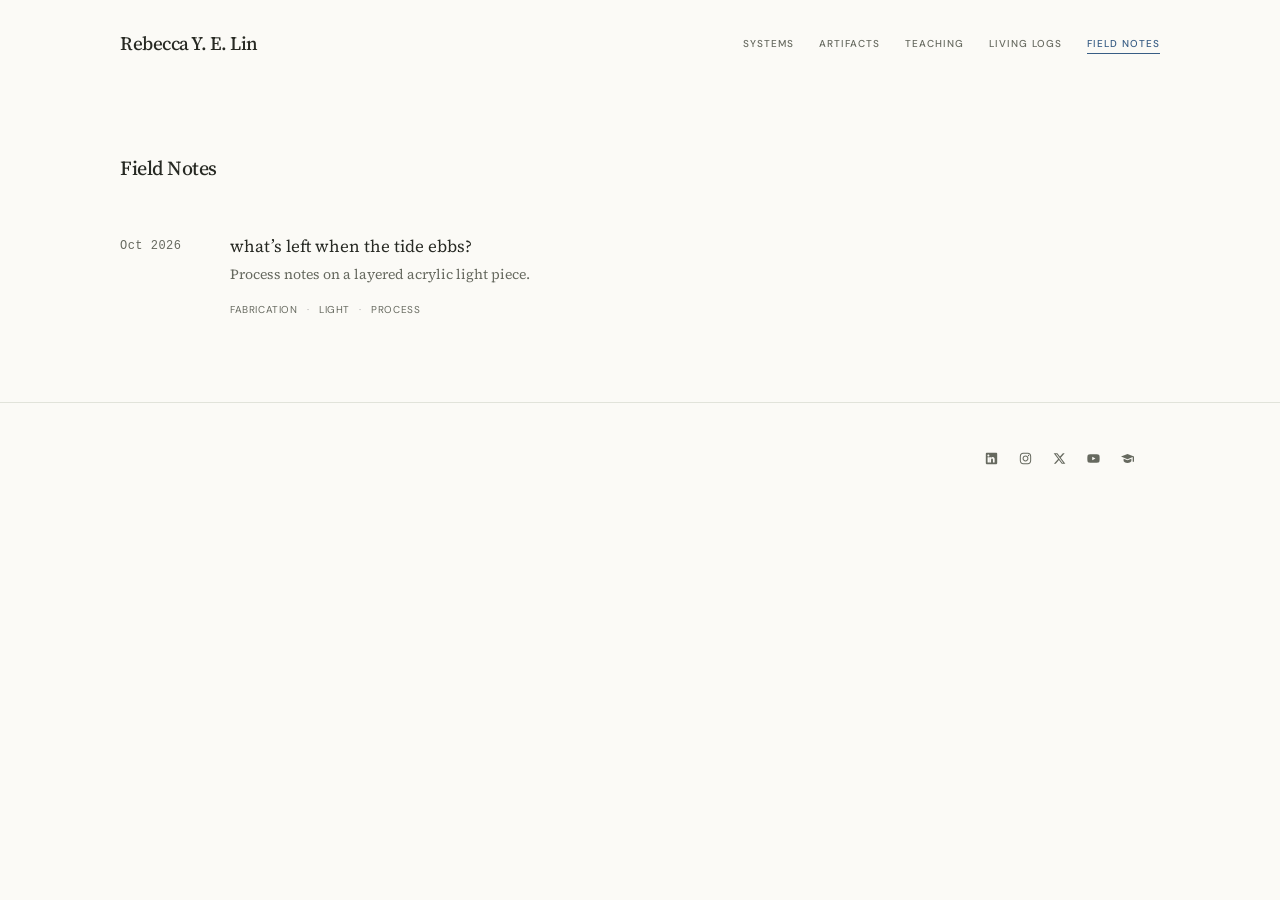
==== field-notes/index.html @ 483429ef "Add Tide Field Notes with interactive assembly and fabrication files" ====
<!DOCTYPE html>
<!-- Field Notes layout restored from the original portfolio. Edit this page directly. -->
<html lang="en">
  <head>
    <meta charset="utf-8" />
    <meta name="viewport" content="width=device-width, initial-scale=1" />
    <meta name="description" content="Musings on research, art, storytelling, tangents, and in-betweens." />
    <meta name="theme-color" content="#fafaf9" />

    <meta property="og:type" content="website" />
    <meta property="og:title" content="Field Notes — Rebecca Y. E. Lin" />
    <meta property="og:description" content="Musings on research, art, storytelling, tangents, and in-betweens." />
    <meta property="og:url" content="https://rebeccayelin.github.io/field-notes/" />
    <meta name="twitter:card" content="summary" />
    <meta name="twitter:title" content="Field Notes — Rebecca Y. E. Lin" />
    <meta name="twitter:description" content="Musings on research, art, storytelling, tangents, and in-betweens." />
    <link rel="canonical" href="https://rebeccayelin.github.io/field-notes/" />
    <title>Field Notes — Rebecca Y. E. Lin</title>


    <link rel="preconnect" href="https://fonts.googleapis.com" />
    <link rel="preconnect" href="https://fonts.gstatic.com" crossorigin />
    <link href="https://fonts.googleapis.com/css2?family=DM+Sans:opsz,wght@9..40,400;9..40,500&family=Source+Serif+4:ital,opsz,wght@0,8..60,400;0,8..60,500;0,8..60,600;1,8..60,400;1,8..60,500&display=swap" rel="stylesheet" />
    <link rel="stylesheet" href="../stylesheets/main.css?v=0de22fe65a3c" />
    <link rel="stylesheet" href="../stylesheets/blog.css?v=0de22fe65a3c" />
  <link rel="stylesheet" href="../stylesheets/shared.css">
<link rel="stylesheet" href="../stylesheets/field-notes.css">
</head>
  <body class="blog-page" id="top">
    <header class="site-header"><a class="site-name" href="../">Rebecca Y. E. Lin</a><nav class="site-links" aria-label="Main navigation"><a href="../#research">Systems</a><a href="../#gallery">Artifacts</a><a href="../#teaching">Teaching</a><a href="../#news">Living Logs</a><a href="./" aria-current="page">Field Notes</a></nav></header>
    <main class="container blog-shell">
      <section class="blog-intro" aria-labelledby="writing-index-title">

        <h1 id="writing-index-title">Field Notes</h1>

      </section>
      <ol class="blog-list"><li><article class="blog-card"><div class="blog-card-meta"><time datetime="2026-10">Oct 2026</time></div><div><h3><a href="tide/">what’s left when the tide ebbs?</a></h3><p>Process notes on a layered acrylic light piece.</p><ul class="blog-tags"><li>Fabrication</li><li>Light</li><li>Process</li></ul></div></article></li></ol>
    </main>

    <footer>
      <div class="container footer-grid">

    <nav class="footer-social" aria-label="Social media links">

            <a href="https://www.linkedin.com/in/rebeccayelin/" target="_blank" rel="noopener" title="LinkedIn">
              <svg class="icon" viewBox="0 0 448 512" width="1em" height="1em" fill="currentColor" aria-hidden="true" focusable="false"><path d="M416 32H31.9C14.3 32 0 46.5 0 64.3v383.4C0 465.5 14.3 480 31.9 480H416c17.6 0 32-14.5 32-32.3V64.3c0-17.8-14.4-32.3-32-32.3zM135.4 416H69V202.2h66.5V416zm-33.2-243c-21.3 0-38.5-17.3-38.5-38.5S80.9 96 102.2 96c21.2 0 38.5 17.3 38.5 38.5 0 21.3-17.2 38.5-38.5 38.5zm244.8 243h-66.4V312c0-24.8-.5-56.7-34.5-56.7-34.6 0-39.9 27-39.9 54.9V416h-66.4V202.2h63.7v29.2h.9c8.9-16.8 30.6-34.5 62.9-34.5 67.2 0 79.7 44.3 79.7 101.9V416z" /></svg>
              <span class="sr-only">LinkedIn</span>
            </a>

            <a href="https://instagram.com/rebeccayelin" target="_blank" rel="noopener" title="Instagram">
              <svg class="icon" viewBox="0 0 448 512" width="1em" height="1em" fill="currentColor" aria-hidden="true" focusable="false"><path d="M224.1 141c-63.6 0-114.9 51.3-114.9 114.9s51.3 114.9 114.9 114.9S339 319.5 339 255.9 287.7 141 224.1 141zm0 189.6c-41.1 0-74.7-33.5-74.7-74.7s33.5-74.7 74.7-74.7 74.7 33.5 74.7 74.7-33.6 74.7-74.7 74.7zm146.4-194.3c0 14.9-12 26.8-26.8 26.8-14.9 0-26.8-12-26.8-26.8s12-26.8 26.8-26.8 26.8 12 26.8 26.8zm76.1 27.2c-1.7-35.9-9.9-67.7-36.2-93.9-26.2-26.2-58-34.4-93.9-36.2-37-2.1-147.9-2.1-184.9 0-35.8 1.7-67.6 9.9-93.9 36.1s-34.4 58-36.2 93.9c-2.1 37-2.1 147.9 0 184.9 1.7 35.9 9.9 67.7 36.2 93.9s58 34.4 93.9 36.2c37 2.1 147.9 2.1 184.9 0 35.9-1.7 67.7-9.9 93.9-36.2 26.2-26.2 34.4-58 36.2-93.9 2.1-37 2.1-147.8 0-184.8zM398.8 388c-7.8 19.6-22.9 34.7-42.6 42.6-29.5 11.7-99.5 9-132.1 9s-102.7 2.6-132.1-9c-19.6-7.8-34.7-22.9-42.6-42.6-11.7-29.5-9-99.5-9-132.1s-2.6-102.7 9-132.1c7.8-19.6 22.9-34.7 42.6-42.6 29.5-11.7 99.5-9 132.1-9s102.7-2.6 132.1 9c19.6 7.8 34.7 22.9 42.6 42.6 11.7 29.5 9 99.5 9 132.1s2.7 102.7-9 132.1z" /></svg>
              <span class="sr-only">Instagram</span>
            </a>

            <a href="https://x.com/rebeccayelin" target="_blank" rel="noopener" title="X (Twitter)">
              <svg class="icon" viewBox="0 0 512 512" width="1em" height="1em" fill="currentColor" aria-hidden="true" focusable="false"><path d="M389.2 48h70.6L305.6 224.2 487 464H345L233.7 318.6 106.5 464H35.8L200.7 275.5 26.8 48H172.4L272.9 180.9 389.2 48zM364.4 421.8h39.1L151.1 88h-42L364.4 421.8z" /></svg>
              <span class="sr-only">X (Twitter)</span>
            </a>

            <a href="https://youtube.com/@rebeccayelin" target="_blank" rel="noopener" title="YouTube">
              <svg class="icon" viewBox="0 0 576 512" width="1em" height="1em" fill="currentColor" aria-hidden="true" focusable="false"><path d="M549.655 124.083c-6.281-23.65-24.787-42.276-48.284-48.597C458.781 64 288 64 288 64S117.22 64 74.629 75.486c-23.497 6.322-42.003 24.947-48.284 48.597-11.412 42.867-11.412 132.305-11.412 132.305s0 89.438 11.412 132.305c6.281 23.65 24.787 41.5 48.284 47.821C117.22 448 288 448 288 448s170.78 0 213.371-11.486c23.497-6.321 42.003-24.171 48.284-47.821 11.412-42.867 11.412-132.305 11.412-132.305s0-89.438-11.412-132.305zm-317.51 213.508V175.185l142.739 81.205-142.739 81.201z" /></svg>
              <span class="sr-only">YouTube</span>
            </a>

            <a href="https://scholar.google.com/citations?hl=en&amp;user=v7iwWi8AAAAJ&amp;view_op=list_works&amp;sortby=pubdate" target="_blank" rel="noopener" title="Google Scholar">
              <svg class="icon" viewBox="0 0 640 512" width="1em" height="1em" fill="currentColor" aria-hidden="true" focusable="false"><path d="M320 32L0 160l320 128 256-102.4V416h64V160zM128 268.8V384c0 35.3 86 96 192 96s192-60.7 192-96V268.8L320 345.6z" /></svg>
              <span class="sr-only">Google Scholar</span>
            </a>

    </nav>

      </div>
    </footer>

    
  </body>
</html>
---- stylesheets/main.css ----
/* ==========================================================================
   Variables – Sleek, minimal designer aesthetic
   ========================================================================== */
:root {
  --bg: #fafaf9;
  --bg-pure: #ffffff;
  --fg: #0a0a0a;
  --fg-soft: #1a1a1a;
  --muted: #525252;
  --muted-light: #5d5d5d;
  --muted-faint: #a3a3a3;
  --script-grey: #454545;
  --link: #171717;
  --link-hover: #000000;
  --link-hover-opacity: 0.62;
  --control-hover-opacity: 0.68;
  --hover-lift: -1px;
  --hover-preview-width: 200px;
  --border: #e5e5e5;
  --border-soft: #f0f0ef;
  --paper-frame: rgba(255, 255, 255, 0.96);
  --paper-frame-width: 5px;
  --highlight-rgb: 64, 104, 122;
  --paper-shadow-x: 2px;
  --paper-shadow-y: 4px;
  --paper-shadow-blur: 11px;
  --paper-shadow-spread: -3px;
  --paper-shadow-alpha: 0.17;
  --paper-shadow-contact-alpha: 0.11;
  --paper-shadow-hover-contact-alpha: 0.13;
  --paper-shadow-hover-alpha: 0.2;
  --pinned-shadow:
    0 0 0 1px rgba(24, 20, 18, 0.035),
    0 0 4px 1px rgba(24, 20, 18, 0.13);
  --pinned-shadow-hover:
    0 0 0 1px rgba(24, 20, 18, 0.04),
    0 0 5px 1px rgba(24, 20, 18, 0.15);
  --paper-frame-shadow:
    0 0 0 var(--paper-frame-width) var(--paper-frame),
    0 0 0 calc(var(--paper-frame-width) + 1px) rgba(24, 20, 18, 0.035),
    0 1px 3px -2px rgba(24, 20, 18, var(--paper-shadow-contact-alpha)),
    var(--paper-shadow-x) var(--paper-shadow-y) var(--paper-shadow-blur) var(--paper-shadow-spread) rgba(24, 20, 18, var(--paper-shadow-alpha));
  --paper-frame-shadow-hover:
    0 0 0 var(--paper-frame-width) var(--paper-frame),
    0 0 0 calc(var(--paper-frame-width) + 1px) rgba(24, 20, 18, 0.04),
    0 1px 4px -2px rgba(24, 20, 18, var(--paper-shadow-hover-contact-alpha)),
    var(--paper-shadow-x) calc(var(--paper-shadow-y) + 1px) calc(var(--paper-shadow-blur) + 2px) var(--paper-shadow-spread) rgba(24, 20, 18, var(--paper-shadow-hover-alpha));
  --project-media-shadow:
    0 0 0 var(--paper-frame-width) var(--paper-frame),
    0 0 0 calc(var(--paper-frame-width) + 1px) rgba(24, 20, 18, 0.06),
    0 1px 4px -2px rgba(24, 20, 18, var(--paper-shadow-contact-alpha)),
    var(--paper-shadow-x) calc(var(--paper-shadow-y) + 2px) calc(var(--paper-shadow-blur) + 4px) calc(var(--paper-shadow-spread) + 1px) rgba(24, 20, 18, var(--paper-shadow-alpha));
  --spacing-xs: 6px;
  --spacing-sm: 12px;
  --spacing-md: 16px;
  --spacing-lg: 24px;
  --spacing-xl: 32px;
  --spacing-xxl: 48px;
  --spacing-xxxl: 64px;
  --container-width: 840px;
  --background-gutter-gap: 28px;
  --background-grid-6: 420px;
  --background-grid-7: 490px;
  --background-grid-8: 560px;
  --text-measure: 544px;
  --font-size-xs: 12px;
  --font-size-sm: 15px;
  --font-size-base: 17px;
  --font-size-md: 18px;
  --font-size-lg: 20px;
  --font-size-xl: 24px;
  --font-weight-regular: 400;
  --font-weight-medium: 500;
  --font-weight-semibold: 600;
  --font-sans: "DM Sans", -apple-system, BlinkMacSystemFont, "Segoe UI", system-ui, sans-serif;
  --font-display: "Syne", var(--font-sans);
  --font-hand: "La Belle Aurore", cursive;
  --transition: 0.28s cubic-bezier(0.33, 1, 0.68, 1);
  --transition-slow: 0.45s cubic-bezier(0.33, 1, 0.68, 1);
}

/* ==========================================================================
   Base Styles
   ========================================================================== */
* {
  box-sizing: border-box;
}

html,
body {
  margin: 0;
  padding: 0;
  font-family: var(--font-sans);
  color: var(--fg);
  background-color: var(--bg);
  font-weight: 400;
  font-size: var(--font-size-base);
  line-height: 1.55;
  -webkit-font-smoothing: antialiased;
  -moz-osx-font-smoothing: grayscale;
  font-feature-settings: "kern" 1, "liga" 1;
  text-rendering: optimizeLegibility;
  overflow-x: clip;
  width: 100%;
}

html {
  min-height: 100%;
  overflow-x: clip;
}

body {
  position: relative;
  min-height: 100vh;
  min-height: 100dvh;
  background-color: transparent;
}

main,
footer {
  position: relative;
  z-index: 1;
}

/* ==========================================================================
   Typography & Links
   ========================================================================== */
p {
  margin: 0 0 var(--spacing-md);
  line-height: 1.6;
}

.thought-experiments,
.update-highlight-marker {
  --highlight-swatch: url("data:image/svg+xml,%3Csvg%20xmlns%3D%22http%3A%2F%2Fwww.w3.org%2F2000%2Fsvg%22%20viewBox%3D%220%200%20140%2034%22%20preserveAspectRatio%3D%22none%22%3E%3Cpath%20d%3D%22M5%2011%20C26%207%2044%209%2062%208%20C84%207%20105%209%20136%206%20L138%2026%20C110%2028%2085%2024%2063%2027%20C39%2030%2018%2026%204%2029%20Z%22%20fill%3D%22%23527f92%22%20fill-opacity%3D%220.36%22%2F%3E%3C%2Fsvg%3E");
  --highlight-height: 1.22em;
  --highlight-position: 0 0.08em;
  --highlight-padding-x: 0.14em;
  color: var(--fg);
  font-weight: 500;
  padding: 0.02em var(--highlight-padding-x) 0.08em;
  margin: -0.02em calc(-1 * var(--highlight-padding-x)) -0.08em;
  background-image:
    var(--highlight-swatch),
    repeating-linear-gradient(101deg, transparent 0 8px, rgba(var(--highlight-rgb), 0.05) 8px 10px, transparent 10px 18px);
  background-size: 100% var(--highlight-height), 22px var(--highlight-height);
  background-position: var(--highlight-position), var(--highlight-position);
  background-repeat: no-repeat, repeat-x;
  -webkit-box-decoration-break: clone;
  box-decoration-break: clone;
}

.thought-experiments--v2,
.updates-list li.update-highlighted--v2 .update-highlight-marker {
  --highlight-swatch: url("data:image/svg+xml,%3Csvg%20xmlns%3D%22http%3A%2F%2Fwww.w3.org%2F2000%2Fsvg%22%20viewBox%3D%220%200%20140%2034%22%20preserveAspectRatio%3D%22none%22%3E%3Cpath%20d%3D%22M3%2014%20C24%205%2047%2010%2070%208%20C91%206%20113%209%20138%2011%20L135%2028%20C111%2026%2090%2031%2068%2028%20C45%2025%2024%2031%205%2026%20Z%22%20fill%3D%22%235f8fa3%22%20fill-opacity%3D%220.33%22%2F%3E%3C%2Fsvg%3E");
  --highlight-height: 1.28em;
  --highlight-position: 0 0.06em;
  --highlight-padding-x: 0.16em;
}

.thought-experiments--v3,
.updates-list li.update-highlighted--v3 .update-highlight-marker {
  --highlight-swatch: url("data:image/svg+xml,%3Csvg%20xmlns%3D%22http%3A%2F%2Fwww.w3.org%2F2000%2Fsvg%22%20viewBox%3D%220%200%20140%2034%22%20preserveAspectRatio%3D%22none%22%3E%3Cpath%20d%3D%22M6%209%20C31%2011%2047%207%2067%209%20C89%2011%20110%207%20135%209%20L139%2025%20C115%2030%2089%2027%2068%2029%20C46%2031%2029%2026%203%2028%20Z%22%20fill%3D%22%23436f82%22%20fill-opacity%3D%220.31%22%2F%3E%3C%2Fsvg%3E");
  --highlight-height: 1.18em;
  --highlight-position: 0 0.12em;
  --highlight-padding-x: 0.12em;
}

.thought-experiments--v4,
.updates-list li.update-highlighted--v4 .update-highlight-marker {
  --highlight-swatch: url("data:image/svg+xml,%3Csvg%20xmlns%3D%22http%3A%2F%2Fwww.w3.org%2F2000%2Fsvg%22%20viewBox%3D%220%200%20140%2034%22%20preserveAspectRatio%3D%22none%22%3E%3Cpath%20d%3D%22M4%2012%20C27%208%2050%206%2074%209%20C98%2012%20114%207%20137%208%20L134%2027%20C111%2029%2094%2026%2073%2028%20C49%2030%2025%2027%205%2030%20Z%22%20fill%3D%22%236d9daf%22%20fill-opacity%3D%220.3%22%2F%3E%3C%2Fsvg%3E");
  --highlight-height: 1.3em;
  --highlight-position: 0 0.04em;
  --highlight-padding-x: 0.15em;
}

.thought-experiments--v5,
.updates-list li.update-highlighted--v5 .update-highlight-marker {
  --highlight-swatch: url("data:image/svg+xml,%3Csvg%20xmlns%3D%22http%3A%2F%2Fwww.w3.org%2F2000%2Fsvg%22%20viewBox%3D%220%200%20140%2034%22%20preserveAspectRatio%3D%22none%22%3E%3Cpath%20d%3D%22M5%2010%20C19%209%2040%207%2060%2010%20C84%2013%20102%207%20137%2010%20L136%2026%20C110%2025%2088%2030%2061%2027%20C38%2024%2023%2029%203%2026%20Z%22%20fill%3D%22%234f8498%22%20fill-opacity%3D%220.34%22%2F%3E%3C%2Fsvg%3E");
  --highlight-height: 1.24em;
  --highlight-position: 0 0.09em;
  --highlight-padding-x: 0.13em;
}

.update-highlight-marker {
  color: rgba(18, 47, 59, 0.84);
}

a {
  color: var(--link);
  font-weight: var(--font-weight-regular);
  text-decoration: none;
  transition: var(--transition);
}

a:hover {
  color: var(--link-hover);
  text-decoration: none;
}

.updates-list a,
.card-related a {
  display: inline;
  padding: 0;
  margin: 0;
  background: none;
  text-decoration: none;
  color: var(--link);
}

.updates-list a:hover:not(.hover-preview-link):not(:has(.hover-image-tag)),
.card-related a:hover:not(.hover-preview-link):not(:has(.hover-image-tag)) {
  color: var(--link-hover);
  opacity: var(--link-hover-opacity);
}

main p a,
.words-list a {
  text-decoration: none;
}

main p a:hover:not(.hover-preview-link):not(:has(.hover-image-tag)),
.words-list a:hover:not(.hover-preview-link):not(:has(.hover-image-tag)) {
  opacity: var(--link-hover-opacity);
}

a.hover-preview-link:hover,
a.hover-preview-link:focus-visible,
a:has(.hover-image-tag):hover,
a:has(.hover-image-tag):focus-visible {
  opacity: 1;
}

.hover-image-tag {
  position: relative;
  display: inline-flex;
  align-items: baseline;
  border-bottom: none;
  cursor: default;
  padding-bottom: 0;
  z-index: 150;
}

.hover-image-tag::after {
  content: "";
  position: absolute;
  left: 0.02em;
  right: 0.02em;
  bottom: 0.08em;
  height: 2px;
  background-image: url("data:image/svg+xml,%3Csvg width='4' height='3' viewBox='0 0 4 3' xmlns='http://www.w3.org/2000/svg'%3E%3Cpath d='M0.75 1.5h0.8' stroke='%23737373' stroke-opacity='0.58' stroke-width='1.8' stroke-linecap='round'/%3E%3C/svg%3E");
  background-size: 4px 2px;
  background-repeat: round no-repeat;
  pointer-events: none;
}

:is(
  .hover-image-preview,
  .margin-footnote-note img,
  .hero .card-image-container,
  .gallery-image-wrapper,
  .photo-scroll-item img
) {
  --paper-frame-shadow:
    0 0 0 var(--paper-frame-width) var(--paper-frame),
    0 0 0 calc(var(--paper-frame-width) + 1px) rgba(24, 20, 18, 0.035),
    0 1px 3px -2px rgba(24, 20, 18, var(--paper-shadow-contact-alpha)),
    var(--paper-shadow-x) var(--paper-shadow-y) var(--paper-shadow-blur) var(--paper-shadow-spread) rgba(24, 20, 18, var(--paper-shadow-alpha));
  --paper-frame-shadow-hover:
    0 0 0 var(--paper-frame-width) var(--paper-frame),
    0 0 0 calc(var(--paper-frame-width) + 1px) rgba(24, 20, 18, 0.04),
    0 1px 4px -2px rgba(24, 20, 18, var(--paper-shadow-hover-contact-alpha)),
    var(--paper-shadow-x) calc(var(--paper-shadow-y) + 1px) calc(var(--paper-shadow-blur) + 2px) var(--paper-shadow-spread) rgba(24, 20, 18, var(--paper-shadow-hover-alpha));
}

.hover-image-preview {
  --paper-shadow-x: -2px;
  --paper-shadow-y: 5px;
  --paper-shadow-blur: 13px;
  --paper-shadow-spread: -4px;
  --paper-shadow-alpha: 0.19;
  --paper-shadow-contact-alpha: 0.12;
  /* Positioned by JS (centered on the word, clamped to the viewport), so it
     uses fixed coordinates set via inline left/top. */
  position: fixed;
  left: 0;
  top: 0;
  width: max-content;
  height: max-content;
  max-width: calc(100vw - 16px);
  max-height: calc(100vh - 16px);
  padding: 0;
  background: var(--bg-pure);
  border: 1px solid rgba(20, 18, 16, 0.16);
  box-shadow: var(--paper-frame-shadow);
  isolation: isolate;
  overflow: visible;
  opacity: 0;
  visibility: hidden;
  pointer-events: none;
  transform: translateY(6px);
  transition: opacity var(--transition), transform var(--transition), visibility var(--transition);
  z-index: 9999;
}

.hover-image-preview img {
  width: var(--hover-preview-width) !important;
  height: auto !important;
  max-width: calc(100vw - 18px) !important;
  max-height: calc(100vh - 18px);
  margin: 0;
  display: block;
  object-fit: contain;
  image-rendering: auto;
}

/* Visibility is driven entirely by JS toggling .is-open (for both hover and
   tap), so positioning and show/hide never fight each other. */
.hover-image-tag.is-open .hover-image-preview,
.hover-image-preview.is-open {
  opacity: 1;
  visibility: visible;
  transform: translateY(0);
}

.hover-image-tag:focus-visible {
  outline: 2px solid var(--fg);
  outline-offset: 2px;
  border-radius: 2px;
}

.margin-footnote {
  display: inline;
  vertical-align: baseline;
}

.margin-footnote-anchor {
  display: inline-block;
  width: 0;
  height: 0;
  overflow: hidden;
  vertical-align: baseline;
}

.margin-footnote-note {
  display: block;
  margin: 0.65rem 0 0.75rem;
  padding-left: 0.9rem;
  border-left: 1px solid rgba(10, 10, 10, 0.18);
  color: var(--script-grey);
  font-family: var(--font-hand);
  font-size: 15px;
  font-style: normal;
  letter-spacing: 0;
  line-height: 0.98;
}

.margin-footnotes-ready .margin-footnote {
  position: relative;
  display: inline;
  width: auto;
  height: auto;
  line-height: inherit;
  vertical-align: baseline;
}

.margin-footnotes-ready .margin-footnote-note {
  --margin-note-width: clamp(136px, 13vw, 188px);
  position: absolute;
  top: var(--margin-footnote-y, -0.2em);
  left: var(--margin-footnote-x, calc(100% + 0.35rem));
  z-index: 80;
  width: var(--margin-note-width);
  margin: 0;
  padding: 0;
  border-left: 0;
  color: var(--script-grey);
  font-size: 15px;
  line-height: 0.98;
  pointer-events: auto;
}

.margin-footnotes-ready .margin-footnote--hidden .margin-footnote-note {
  display: none;
}

.site-quote {
  margin: 0;
  color: var(--muted);
  font-family: var(--font-sans);
  font-style: italic;
  line-height: 1.6;
}

.site-quote-text {
  display: block;
  margin: 0;
  font-size: var(--font-size-sm);
}

.site-quote-cite {
  display: inline-block;
  margin-left: 0.5em;
  font-family: var(--font-hand);
  font-size: 17px;
  color: var(--script-grey);
  font-style: normal;
  line-height: 1;
  white-space: nowrap;
  transform: translate(5px, 0);
}

.margin-quote {
  display: block;
  color: var(--script-grey);
  font-family: var(--font-hand);
  font-style: normal;
  line-height: 0.98;
}

.margin-quote .site-quote-text {
  font-size: 16px;
}

.margin-quote .site-quote-cite {
  font-size: 16px;
  transform: translate(3px, 0);
}

.margin-footnote-note img {
  --paper-shadow-x: 3px;
  --paper-shadow-y: 4px;
  --paper-shadow-blur: 10px;
  --paper-shadow-spread: -4px;
  --paper-shadow-alpha: 0.18;
  display: block;
  width: 100%;
  height: auto;
  margin: 0 0 8px;
  background: var(--paper-frame);
  border: 0;
  box-shadow: var(--paper-frame-shadow);
  box-sizing: border-box;
}

.margin-footnote-note br + img {
  margin-top: 7px;
}

.margin-aside-figure {
  margin: 0;
}

.margin-footnotes-ready .margin-footnote-note::before {
  content: none;
}

.margin-footnotes-ready .margin-footnote--left .margin-footnote-note {
  text-align: right;
}

.margin-footnotes-ready .margin-footnote--left .margin-footnote-note::before {
  margin-left: auto;
}

@media (max-width: 1119px) {
  .margin-footnote-note {
    display: none;
  }
}

.card:has(.margin-footnote) {
  overflow: visible;
}

/* Prevent awkward gaps around inline elements inside list items */
.updates-list li > :not(.update-date) {
  margin-left: 0;
}

.card-related li a,
.card-related li span,
.card-related li em {
  margin: 0;
}

/* Avoid underlines on icon-only links */
.footer-social a:hover {
  text-decoration: none;
}

/* ==========================================================================
   Layout
   ========================================================================== */
.container {
  width: min(var(--container-width), 94vw);
  margin: 0 auto;
  padding: 0 var(--spacing-lg);
  box-sizing: border-box;
  max-width: 100%;
}


.grid {
  display: grid;
  grid-template-columns: repeat(12, 1fr);
  gap: var(--spacing-xl);
  margin-bottom: var(--spacing-md);
  width: 100%;
  max-width: 100%;
  box-sizing: border-box;
}

.section .grid {
  gap: var(--spacing-lg);
  margin-bottom: var(--spacing-md);
}

.section .grid:last-child {
  margin-bottom: 0;
}

.section > .grid:has(> .span-1:only-child) {
  display: none;
}

/* Grid spans */
.span-1 { grid-column: span 1; min-width: 0; }
.span-2 { grid-column: span 2; min-width: 0; }
.span-4 { grid-column: span 4; min-width: 0; }
.span-5 { grid-column: span 5; min-width: 0; }
.span-6 { grid-column: span 6; min-width: 0; }
.span-7 { grid-column: span 7; min-width: 0; }
.span-8 { grid-column: span 8; min-width: 0; }
.span-10 { grid-column: span 10; min-width: 0; }
.span-12 { grid-column: span 12; min-width: 0; }

/* ==========================================================================
   Header & Navigation
   ========================================================================== */
header {
  position: relative;
  z-index: 20;
  background: transparent;
  backdrop-filter: none;
  -webkit-backdrop-filter: none;
  transition: var(--transition);
}

.nav {
  display: flex;
  align-items: center;
  justify-content: space-between;
  padding-top: var(--spacing-md);
  padding-bottom: var(--spacing-md);
  position: relative;
}

.brand {
  font-family: var(--font-hand);
  font-weight: var(--font-weight-regular);
  letter-spacing: 0;
  font-size: 27px;
  line-height: 1;
  color: var(--script-grey);
  transition: var(--transition);
  transform: translateY(3px);
}

.brand:hover {
  opacity: 0.6;
  text-decoration: none;
}

.nav-toggle {
  display: none;
  background: none;
  border: none;
  padding: var(--spacing-xs);
  cursor: pointer;
  color: var(--muted);
  font-size: 18px;
}

.nav-toggle:hover {
  color: var(--fg);
}

.menu {
  display: flex;
  gap: var(--spacing-lg);
  font-size: var(--font-size-sm);
  font-weight: var(--font-weight-regular);
  letter-spacing: 0.01em;
  transform: translateY(2px);
}

.menu a,
.menu-label {
  padding: 4px 0;
  color: var(--muted);
  transition: var(--transition);
}

.menu a:hover {
  color: var(--fg);
  text-decoration: none;
}

@media (max-width: 720px) {
  .nav-toggle {
    display: block;
  }

  .menu {
    display: none;
    position: absolute;
    top: calc(100% - 10px);
    right: var(--spacing-sm);
    left: auto;
    width: min(168px, calc(100vw - (2 * var(--spacing-md))));
    flex-direction: column;
    align-items: stretch;
    gap: 1px;
    padding: 10px 11px;
    background-color: var(--bg);
    background-image:
      repeating-linear-gradient(
        to bottom,
        transparent 0,
        transparent 29px,
        rgba(var(--highlight-rgb), 0.11) 30px,
        transparent 31px
      );
    background-size: 100% 31px;
    background-position: 0 9px;
    border: 1px solid rgba(24, 20, 18, 0.14);
    border-radius: 2px;
    box-shadow:
      2px 5px 13px -8px rgba(24, 20, 18, 0.34);
    z-index: 200;
    transform: rotate(-0.35deg);
    transform-origin: top right;
  }

  .menu.active {
    display: flex;
  }

  .menu a,
  .menu-label {
    display: flex;
    align-items: center;
    min-height: 30px;
    padding: 4px 2px;
    width: 100%;
    text-align: left;
    border-radius: 0;
    background: transparent;
    color: var(--script-grey);
    font-size: 15px;
    letter-spacing: 0;
  }

  .menu a:hover,
  .menu a:focus-visible {
    color: var(--fg);
    background: transparent;
    text-decoration: none;
  }

}

/* ==========================================================================
   Hero Section
   ========================================================================== */
.hero {
  padding-top: calc(var(--spacing-xl) + var(--spacing-sm));
  padding-bottom: var(--spacing-xl);
  position: relative;
}

.hero > *,
.section > *,
#constellations > * {
  position: relative;
  z-index: 1;
}

.hero .grid {
  gap: var(--spacing-xl);
  align-items: start;
  justify-content: space-between;
  margin-bottom: 0;
}

@media (max-width: 720px) {
  .hero {
    padding-bottom: var(--spacing-lg);
  }

  .hero .grid {
    width: min(680px, 100%);
    margin-left: auto;
    margin-right: auto;
    gap: var(--spacing-md);
  }

  .hero .span-8,
  .hero .span-4 {
    grid-column: 1 / -1;
  }

  .hero-content {
    max-width: 620px;
  }

  /* Sizing and alignment for this card are set by the narrower breakpoints
     below (<=699px / <=599px); declaring them here as well had no effect. */
  .hero .hero-profile-card {
    margin-top: var(--spacing-xs);
    margin-right: 0;
  }

  .hero .hero-socials {
    max-width: 220px;
  }
}

.hero-sub {
  font-size: var(--font-size-base);
  color: var(--muted);
  max-width: 66ch;
  line-height: 1.6;
  margin-bottom: var(--spacing-md);
}

/* Lead line — slightly larger and darker so the hero opens with some presence */
.hero-content > .hero-sub:first-child {
  font-size: var(--font-size-md);
  line-height: 1.55;
  color: var(--fg-soft);
  max-width: 58ch;
  margin-bottom: var(--spacing-lg);
}

.masthead-links {
  display: flex;
  flex-wrap: wrap;
  gap: 10px;
  align-items: baseline;
  margin-top: var(--spacing-sm);
  color: var(--muted);
  font-size: 14px;
}

.masthead-links a {
  color: var(--muted);
  font-weight: 500;
}

.masthead-links a:hover {
  color: var(--fg);
  text-decoration: none;
}

.masthead-links .sep {
  color: var(--muted-faint);
}

.masthead-links-icons a,
.footer-social a {
  display: inline-flex;
  align-items: center;
  justify-content: center;
  width: 18px;
  height: 18px;
  color: rgba(10, 10, 10, 0.82);
  font-size: 13px;
  padding: 0;
  border: none;
  border-radius: 0;
  background: none;
  box-shadow: none;
  transition: color var(--transition), opacity var(--transition), transform var(--transition);
}

.masthead-links-icons a:hover,
.footer-social a:hover {
  color: #000000;
  opacity: var(--control-hover-opacity);
  text-decoration: none;
  transform: translateY(var(--hover-lift));
}

/* Inline SVG icons inherit size (1em) and color (currentColor) from context. */
.icon {
  display: inline-block;
  width: 1em;
  height: 1em;
  fill: currentColor;
  vertical-align: -0.125em;
  flex: none;
}

/* Masthead social icons */
.masthead-links-icons {
  gap: 16px;
  align-items: center;
}

/* ==========================================================================
   Updates Section
   ========================================================================== */
.updates-toolbar,
.updates-list {
  --updates-date-column: 80px;
  --updates-column-gap: 16px;
}

.updates-list {
  list-style: none;
  padding: 0;
  margin: 0;
}

.updates-toolbar {
  display: grid;
  grid-template-columns: var(--updates-date-column) minmax(0, var(--text-measure));
  column-gap: var(--updates-column-gap);
  justify-content: start;
  margin: 0 0 var(--spacing-md);
}

.updates-filter-tabs {
  display: flex;
  grid-column: 2;
  align-items: center;
  justify-content: flex-end;
  flex-wrap: wrap;
  gap: 18px;
  justify-self: end;
  max-width: 100%;
  text-align: right;
}

.updates-filter-option {
  appearance: none;
  position: relative;
  border: none;
  background: transparent;
  border-radius: 0;
  padding: 0 0 3px;
  color: var(--script-grey);
  font-family: var(--font-hand);
  font-size: 17px;
  font-weight: var(--font-weight-regular);
  letter-spacing: 0;
  line-height: 1;
  cursor: pointer;
  transition: var(--transition);
}

.updates-filter-option::after {
  content: "";
  position: absolute;
  left: -0.1em;
  right: -0.12em;
  bottom: -0.02em;
  height: 0.38em;
  background-image: var(--ink-underline);
  background-repeat: no-repeat;
  background-position: center;
  background-size: 100% 100%;
  opacity: 0;
  pointer-events: none;
  transform: translateY(1px);
  transition: opacity var(--transition), transform var(--transition);
}

.updates-filter-option[data-filter="all"] {
  --ink-underline: url("data:image/svg+xml,%3Csvg%20xmlns%3D%22http%3A%2F%2Fwww.w3.org%2F2000%2Fsvg%22%20viewBox%3D%220%200%20120%2014%22%20preserveAspectRatio%3D%22none%22%3E%3Cpath%20d%3D%22M4%208.2%20C17%207.1%2029%207.7%2042%207.3%20C56%206.9%2068%208.6%2083%207.8%20C99%206.9%20109%207.4%20116%206.4%22%20fill%3D%22none%22%20stroke%3D%22%23151515%22%20stroke-width%3D%222.35%22%20stroke-linecap%3D%22round%22%20stroke-linejoin%3D%22round%22%2F%3E%3C%2Fsvg%3E");
}

.updates-filter-option[data-filter="research"] {
  --ink-underline: url("data:image/svg+xml,%3Csvg%20xmlns%3D%22http%3A%2F%2Fwww.w3.org%2F2000%2Fsvg%22%20viewBox%3D%220%200%20180%2014%22%20preserveAspectRatio%3D%22none%22%3E%3Cpath%20d%3D%22M4%208.1%20C24%207.2%2043%207.9%2061%207.1%20C82%206.3%2099%208.4%20120%207.6%20C140%206.9%20159%207.4%20176%206.5%22%20fill%3D%22none%22%20stroke%3D%22%23151515%22%20stroke-width%3D%222.45%22%20stroke-linecap%3D%22round%22%20stroke-linejoin%3D%22round%22%2F%3E%3C%2Fsvg%3E");
}

.updates-filter-option[data-filter="art"] {
  --ink-underline: url("data:image/svg+xml,%3Csvg%20xmlns%3D%22http%3A%2F%2Fwww.w3.org%2F2000%2Fsvg%22%20viewBox%3D%220%200%20112%2014%22%20preserveAspectRatio%3D%22none%22%3E%3Cpath%20d%3D%22M4%207.4%20C16%208.1%2030%206.8%2042%207.3%20C56%207.9%2067%206.4%2080%207.2%20C94%208%20101%207.1%20108%206.3%22%20fill%3D%22none%22%20stroke%3D%22%23151515%22%20stroke-width%3D%222.35%22%20stroke-linecap%3D%22round%22%20stroke-linejoin%3D%22round%22%2F%3E%3C%2Fsvg%3E");
}

.updates-filter-option[data-filter="teaching"] {
  --ink-underline: url("data:image/svg+xml,%3Csvg%20xmlns%3D%22http%3A%2F%2Fwww.w3.org%2F2000%2Fsvg%22%20viewBox%3D%220%200%20178%2014%22%20preserveAspectRatio%3D%22none%22%3E%3Cpath%20d%3D%22M4%208.1%20C23%207%2041%207.9%2059%207.2%20C79%206.4%2098%208.5%20119%207.6%20C139%206.8%20157%207.7%20174%206.5%22%20fill%3D%22none%22%20stroke%3D%22%23151515%22%20stroke-width%3D%222.4%22%20stroke-linecap%3D%22round%22%20stroke-linejoin%3D%22round%22%2F%3E%3C%2Fsvg%3E");
}

.updates-filter-option:hover,
.updates-filter-option:focus {
  color: var(--fg);
  outline: none;
}

.updates-filter-option:focus-visible {
  outline: 2px solid var(--fg);
  outline-offset: 4px;
}

.updates-filter-option.is-active {
  color: var(--script-grey);
}

.updates-filter-option.is-active::after {
  opacity: 0.84;
  transform: translateY(0);
}

.updates-list li {
  margin-bottom: var(--spacing-sm);
  line-height: 1.5;
  display: grid;
  grid-template-columns: var(--updates-date-column) minmax(0, var(--text-measure));
  column-gap: var(--updates-column-gap);
  align-items: start;
  font-size: var(--font-size-base);
  color: var(--muted);
}

.updates-list li.update-highlighted {
  color: var(--fg);
}

.updates-list li.update-highlighted .update-date {
  color: rgba(18, 47, 59, 0.84);
}

.update-body {
  min-width: 0;
}

.update-date {
  color: rgba(10, 10, 10, 0.72);
  font-size: 13px;
  white-space: nowrap;
  display: inline-flex;
  align-items: center;
  justify-content: center;
  gap: 4px;
  width: fit-content;
  min-width: 56px;
  margin: 1px 0 0;
  font-variant-numeric: tabular-nums;
  letter-spacing: 0.08em;
  padding: 0;
  background: transparent;
  border: none;
  border-radius: 0;
  box-shadow: none;
  font-weight: var(--font-weight-medium);
  line-height: 1.1;
  text-transform: uppercase;
}

.update-date .flag {
  display: inline-flex;
  align-items: center;
  justify-content: center;
  flex: 0 0 auto;
  font-size: 1em;
  line-height: 1;
  letter-spacing: 0;
}

/* Place non-date content in the second column */
.updates-list li > :not(.update-date) {
  grid-column: 2;
}


/* News expand/collapse */
.news-actions {
  margin-top: var(--spacing-md);
  display: flex;
  justify-content: center;
}

.news-toggle {
  appearance: none;
  display: inline-flex;
  align-items: center;
  justify-content: center;
  width: 18px;
  height: 18px;
  padding: 0;
  border: none;
  background: none;
  box-shadow: none;
  color: rgba(10, 10, 10, 0.82);
  font-size: 13px;
  line-height: 1;
  cursor: pointer;
  transition: color var(--transition), opacity var(--transition), transform var(--transition);
}

.news-toggle-icon {
  font-size: inherit;
  line-height: 1;
}

/* ==========================================================================
   Cards
   ========================================================================== */
.card {
  display: flex;
  flex-direction: column;
  width: 100%;
  max-width: 100%;
  overflow: hidden;
  transition: var(--transition);
  box-sizing: border-box;
}

/* Research project layout */
.research-project {
  margin: 0;
  padding: var(--spacing-md) 0;
  overflow: visible;
}

.research-project:first-child {
  padding-top: 0;
}

.research-project:last-child {
  padding-bottom: 0;
}

.research-project + .research-project {
  position: relative;
  padding-top: var(--spacing-lg);
  padding-bottom: var(--spacing-md);
}

.research-project-content {
  display: grid;
  grid-template-columns: minmax(220px, 330px) minmax(0, 1fr);
  gap: var(--spacing-xl);
  align-items: start;
  margin-bottom: 0;
}

.research-project-media {
  align-self: start;
}

.research-project-media .project-tags {
  justify-content: center;
  margin: var(--spacing-sm) 0 0;
  text-align: center;
  width: 100%;
}

.research-project-media .card-image-container {
  --paper-shadow-x: 4px;
  --paper-shadow-y: 6px;
  --paper-shadow-blur: 14px;
  --paper-shadow-spread: -4px;
  --paper-shadow-alpha: 0.18;
  --project-media-shadow:
    0 0 0 var(--paper-frame-width) var(--paper-frame),
    0 0 0 calc(var(--paper-frame-width) + 1px) rgba(24, 20, 18, 0.06),
    0 1px 4px -2px rgba(24, 20, 18, var(--paper-shadow-contact-alpha)),
    var(--paper-shadow-x) calc(var(--paper-shadow-y) + 2px) calc(var(--paper-shadow-blur) + 4px) calc(var(--paper-shadow-spread) + 1px) rgba(24, 20, 18, var(--paper-shadow-alpha));
  aspect-ratio: 4 / 3;
  background: var(--paper-frame);
  border: 0;
  box-shadow: var(--project-media-shadow);
}

.research-project:nth-child(2n) .card-image-container {
  --paper-shadow-x: -3px;
  --paper-shadow-y: 7px;
  --paper-shadow-blur: 15px;
  --paper-shadow-spread: -5px;
  --paper-shadow-alpha: 0.19;
}

.research-project:nth-child(3n) .card-image-container {
  --paper-shadow-x: 2px;
  --paper-shadow-y: 5px;
  --paper-shadow-blur: 12px;
  --paper-shadow-spread: -4px;
  --paper-shadow-alpha: 0.17;
}

.research-project-media .card-image-container img,
.research-project-media .card-image-container video {
  display: block;
  height: 100%;
  margin-bottom: 0;
  object-fit: cover;
  width: 100%;
}

.research-project-text {
  display: flex;
  flex-direction: column;
  align-self: start;
}

@media (max-width: 768px) {
  .research-project-content {
    grid-template-columns: 1fr;
    gap: var(--spacing-lg);
  }

  .research-project-media {
    width: 100%;
    max-width: 330px;
    justify-self: center;
  }

  .gallery-grid {
    grid-template-columns: repeat(2, 1fr);
  }
}

.card-image-container {
  position: relative;
  margin: 0;
  width: 100%;
  max-width: 100%;
  overflow: hidden;
}

.card-image-container img {
  max-width: 100%;
  width: 100%;
  height: auto;
  display: block;
  box-sizing: border-box;
}

/* Profile photo in hero */
.hero .card.hero-profile-card {
  overflow: visible;
}

.hero .card-image-container {
  --paper-shadow-x: -3px;
  --paper-shadow-y: 7px;
  --paper-shadow-blur: 15px;
  --paper-shadow-spread: -5px;
  --paper-shadow-alpha: 0.2;
  --paper-shadow-contact-alpha: 0.12;
  max-width: 240px;
  margin: 0 auto;
  background: var(--paper-frame);
  border: 0;
  box-shadow: var(--paper-frame-shadow);
}

.hero .card-image-container img {
  max-width: 100%;
  margin-bottom: 0;
}

/* Social links under profile photo */
.hero .hero-socials {
  max-width: 240px;
  margin: var(--spacing-md) auto 0;
  justify-content: center;
}

.hero .hero-socials.masthead-links-icons {
  gap: 16px;
  align-items: center;
}

.photo-credit {
  font-size: var(--font-size-xs);
  color: var(--muted);
  line-height: 1.5;
}

.hero .photo-credit {
  position: absolute;
  left: var(--spacing-md);
  bottom: 10px;
  margin: 0;
  font-family: var(--font-hand);
  font-size: 15px;
  line-height: 1;
  color: rgba(255, 255, 255, 0.96);
  text-shadow: 0 0 4px rgba(0, 0, 0, 0.45);
}

.hero .photo-credit a {
  color: inherit;
}

.hero .photo-credit a:hover {
  color: #ffffff;
}

.card img {
  width: 100%;
  max-width: 100%;
  height: auto;
  display: block;
  background: var(--border-soft);
  margin-bottom: var(--spacing-sm);
  object-fit: cover;
  transition: var(--transition-slow);
}

.card:hover img {
  opacity: 1;
}

.card-heading {
  font-family: var(--font-sans);
  font-weight: var(--font-weight-medium);
  margin: 0 0 7px;
  font-size: 19px;
  line-height: 1.25;
  letter-spacing: 0;
  color: var(--fg);
}

.project-meta {
  margin: 0 0 10px;
  color: var(--muted-light);
  font-size: var(--font-size-sm);
  line-height: 1.45;
}

.project-meta strong {
  color: var(--fg);
  font-weight: var(--font-weight-medium);
}

.project-tags {
  display: flex;
  flex-wrap: wrap;
  gap: 4px 0;
  margin: 0 0 10px;
}

.project-tag {
  font-family: var(--font-hand);
  color: var(--script-grey);
  font-size: 15px;
  line-height: 1.05;
  letter-spacing: 0;
  text-transform: lowercase;
}

.project-tag + .project-tag::before {
  content: "/";
  color: var(--muted-faint);
  margin: 0 8px;
  font-family: var(--font-sans);
  font-size: var(--font-size-xs);
}

.card-description {
  margin: 0 0 var(--spacing-sm);
  color: var(--muted);
  line-height: 1.6;
  font-style: normal;
  font-size: var(--font-size-base);
  max-width: 56ch;
}

.card-related {
  margin: var(--spacing-lg) 0 0 0;
  font-size: var(--font-size-sm);
  line-height: 1.55;
  padding: 0;
  border: none;
}

.card-related h4 {
  font-weight: var(--font-weight-regular);
  margin: 0 0 6px;
  font-size: var(--font-size-xs);
  color: var(--muted-light);
  letter-spacing: 0.04em;
  text-transform: uppercase;
}

.related-work-list {
  list-style: none;
  margin: 0;
  padding: 0;
}

.related-work-item + .related-work-item {
  margin-top: 6px;
}

.related-work-title {
  font-size: var(--font-size-sm);
  font-weight: var(--font-weight-regular);
  color: var(--fg);
  margin: 0;
  line-height: 1.45;
}

.related-work-title,
.related-work-meta,
.related-work-press {
  display: inline;
}

.related-work-meta::before,
.related-work-press::before {
  content: " · ";
  color: var(--muted-faint);
}

.related-work-meta {
  font-size: var(--font-size-sm);
  color: var(--muted);
  margin: 0;
  line-height: 1.45;
}

.related-work-press {
  font-size: var(--font-size-sm);
  color: var(--muted);
  line-height: 1.45;
}

.card-links {
  display: flex;
  gap: 0;
  font-size: var(--font-size-sm);
  align-items: center;
  margin: var(--spacing-sm) 0 0;
  flex-wrap: wrap;
}

.card-links a,
.news-toggle {
  padding: 0;
  background: none;
  border: none;
  text-decoration: none;
  font-weight: var(--font-weight-medium);
}

.card-links a:hover,
.news-toggle:hover {
  color: #000000;
  opacity: var(--control-hover-opacity);
  text-decoration: none;
  transform: translateY(var(--hover-lift));
}

.card-links a:focus-visible,
.news-toggle:focus-visible {
  outline: 2px solid var(--fg);
  outline-offset: 2px;
  border-radius: 2px;
}

.project-links .link-separator {
  color: var(--muted-faint);
  padding: 0 8px;
}

/* ==========================================================================
   Gallery
   ========================================================================== */
.gallery-grid {
  display: grid;
  grid-template-columns: repeat(3, minmax(0, 1fr));
  gap: var(--spacing-lg) var(--spacing-md);
  width: 100%;
  margin: 0;
  padding: 0;
  align-items: start;
}

.gallery-item {
  position: relative;
  margin: 0;
  display: flex;
  flex-direction: column;
  gap: 3px;
  overflow: visible;
}

.gallery-item img {
  width: 100%;
  height: auto;
  object-fit: contain;
  display: block;
  background: var(--border-soft);
}

.gallery-item a {
  display: block;
  cursor: pointer;
}

.gallery-image-wrapper {
  --paper-shadow-x: 2px;
  --paper-shadow-y: 4px;
  --paper-shadow-blur: 11px;
  --paper-shadow-spread: -4px;
  --paper-shadow-alpha: 0.17;
  position: relative;
  display: block;
  overflow: hidden;
  border-radius: 0;
  width: 100%;
  height: auto;
  background: var(--paper-frame);
  border: 0;
  box-shadow: var(--paper-frame-shadow);
  transition: box-shadow var(--transition), transform var(--transition);
}

.gallery-item:nth-child(2n) .gallery-image-wrapper {
  --paper-shadow-x: -3px;
  --paper-shadow-y: 5px;
  --paper-shadow-blur: 12px;
  --paper-shadow-spread: -4px;
  --paper-shadow-alpha: 0.18;
}

.gallery-item:nth-child(3n) .gallery-image-wrapper {
  --paper-shadow-x: 4px;
  --paper-shadow-y: 6px;
  --paper-shadow-blur: 14px;
  --paper-shadow-spread: -5px;
  --paper-shadow-alpha: 0.19;
}

.gallery-item:nth-child(4n) .gallery-image-wrapper {
  --paper-shadow-x: -1px;
  --paper-shadow-y: 4px;
  --paper-shadow-blur: 10px;
  --paper-shadow-spread: -3px;
  --paper-shadow-alpha: 0.16;
}

.gallery-image-wrapper img {
  width: 100%;
  height: auto;
  object-fit: contain;
  display: block;
  transition: var(--transition);
}

a.gallery-image-wrapper {
  cursor: pointer;
}

a.gallery-image-wrapper:hover img {
  opacity: 0.88;
}

a.gallery-image-wrapper:hover {
  box-shadow: var(--paper-frame-shadow-hover);
  transform: none;
}

.gallery-item:hover {
  transform: none;
}

.gallery-caption a {
  display: inline;
  color: inherit;
  font-weight: inherit;
  text-decoration: none;
}

.gallery-caption a:hover,
.gallery-caption a:focus-visible {
  color: var(--link-color);
}

.gallery-grid {
  align-items: stretch;
}

.gallery-item {
  height: 100%;
}

.gallery-caption {
  display: flex;
  min-height: 0;
  margin-top: 4px;
  align-items: flex-start;
}

/* A footnote marker needs to remain part of the caption's inline text flow.
   The ordinary flex caption layout otherwise treats it as a separate item. */
.gallery-caption:has(.margin-footnote) {
  display: block;
  white-space: nowrap;
}

/* ==========================================================================
   Photos
   ========================================================================== */
.photo-scroll-shell {
  position: relative;
  overflow: hidden;
  margin-top: var(--spacing-md);
  width: 100vw;
  margin-left: calc(50% - 50vw);
  margin-right: calc(50% - 50vw);
}

.photo-scroll {
  display: flex;
  gap: 24px;
  align-items: center;
  overflow-x: auto;
  overflow-y: hidden;
  overscroll-behavior-x: contain;
  scroll-snap-type: x mandatory;
  padding: 6px max(var(--spacing-md), calc(50% - 86px)) var(--spacing-sm);
  scrollbar-width: none;
}

.photo-scroll::-webkit-scrollbar {
  display: none;
}

.photo-scroll-item {
  flex: 0 0 clamp(120px, 18.5vw, 172px);
  display: grid;
  gap: var(--spacing-sm);
  justify-items: center;
  margin: 0;
  scroll-snap-align: center;
}

.photo-scroll-item--landscape {
  flex-basis: clamp(180px, 27.75vw, 258px);
}

.photo-scroll-item:nth-child(even) {
  transform: translateY(var(--spacing-sm));
}

.photo-scroll-item img {
  --paper-shadow-x: 2px;
  --paper-shadow-y: 4px;
  --paper-shadow-blur: 11px;
  --paper-shadow-spread: -4px;
  --paper-shadow-alpha: 0.17;
  width: 100%;
  height: auto;
  aspect-ratio: var(--photo-aspect-ratio, 3 / 4);
  background: var(--paper-frame);
  border: 0;
  box-shadow: var(--paper-frame-shadow);
  box-sizing: border-box;
  object-fit: contain;
  display: block;
  transition: none;
}

.photo-scroll-item:nth-child(6n + 1) img {
  --paper-shadow-x: -3px;
  --paper-shadow-y: 5px;
  --paper-shadow-blur: 12px;
  --paper-shadow-spread: -4px;
  --paper-shadow-alpha: 0.18;
}

.photo-scroll-item:nth-child(6n + 2) img {
  --paper-shadow-x: 1px;
  --paper-shadow-y: 3px;
  --paper-shadow-blur: 9px;
  --paper-shadow-spread: -3px;
  --paper-shadow-alpha: 0.16;
}

.photo-scroll-item:nth-child(6n + 3) img {
  --paper-shadow-x: 4px;
  --paper-shadow-y: 6px;
  --paper-shadow-blur: 14px;
  --paper-shadow-spread: -5px;
  --paper-shadow-alpha: 0.19;
}

.photo-scroll-item:nth-child(6n + 4) img {
  --paper-shadow-x: -1px;
  --paper-shadow-y: 4px;
  --paper-shadow-blur: 10px;
  --paper-shadow-spread: -4px;
  --paper-shadow-alpha: 0.17;
}

.photo-scroll-item:nth-child(6n + 5) img {
  --paper-shadow-x: 3px;
  --paper-shadow-y: 5px;
  --paper-shadow-blur: 13px;
  --paper-shadow-spread: -5px;
  --paper-shadow-alpha: 0.18;
}

.photo-scroll-item:nth-child(6n) img {
  --paper-shadow-x: -4px;
  --paper-shadow-y: 6px;
  --paper-shadow-blur: 14px;
  --paper-shadow-spread: -5px;
  --paper-shadow-alpha: 0.19;
}

.photo-scroll-item--landscape img {
  aspect-ratio: var(--photo-aspect-ratio, 3 / 2);
  object-fit: contain;
}

.photo-scroll-item figcaption {
  display: none;
}

.photo-ruler {
  display: grid;
  justify-items: center;
  gap: 7px;
  margin: var(--spacing-md) auto 0;
  width: min(300px, 68vw);
  color: var(--script-grey);
  line-height: 1;
}

.photo-ruler-label {
  color: var(--script-grey);
  font-family: var(--font-hand);
  font-size: 15px;
  font-weight: var(--font-weight-regular);
}

.photo-ruler-ticks {
  position: relative;
  width: min(220px, 54vw);
  height: 46px;
  overflow: visible;
}

.photo-ruler-track {
  position: absolute;
  top: 0;
  right: 8px;
  bottom: 0;
  left: 8px;
  transform: none;
}

.photo-ruler-tick {
  appearance: none;
  width: 10px;
  height: 24px;
  padding: 0;
  border: 0;
  background: transparent;
  cursor: pointer;
  position: absolute;
  top: 50%;
  transform: translate(-50%, -50%);
}

.photo-ruler-tick::before {
  content: "";
  position: absolute;
  left: 50%;
  top: 50%;
  width: 1.25px;
  height: 12px;
  background: rgba(10, 10, 10, 0.13);
  transform: translate(-50%, -50%);
  transition: height var(--transition), background var(--transition), width var(--transition);
}

.photo-ruler-tick.is-active::before {
  width: 1.75px;
  height: 28px;
  background: rgba(10, 10, 10, 0.82);
}

.photo-ruler-tick:focus-visible {
  outline: 1px solid var(--fg);
  outline-offset: 4px;
  border-radius: 2px;
}

.photo-ruler-date {
  margin-top: -8px;
  color: rgba(10, 10, 10, 0.58);
  font-family: var(--font-sans);
  font-size: 13px;
  white-space: nowrap;
  display: inline-flex;
  align-items: center;
  justify-content: center;
  min-width: 56px;
  font-variant-numeric: tabular-nums;
  letter-spacing: 0.08em;
  font-weight: var(--font-weight-medium);
  line-height: 1.1;
  text-transform: uppercase;
}

/* ==========================================================================
   Sections
   ========================================================================== */
.section {
  padding: var(--spacing-lg) 0;
  position: relative;
}

.section h2 {
  font-family: var(--font-hand);
  text-transform: lowercase;
  letter-spacing: 0;
  font-size: 28px;
  color: var(--script-grey);
  margin: 0 0 var(--spacing-md);
  font-weight: var(--font-weight-regular);
  position: relative;
  padding-bottom: 0;
}

.section-intro {
  font-size: var(--font-size-base);
  color: var(--muted);
  line-height: 1.7;
  margin-bottom: var(--spacing-lg);
  max-width: var(--text-measure);
}

.section-intro + .section-intro {
  margin-top: calc(-1 * var(--spacing-sm));
}

.section-outro {
  font-size: var(--font-size-base);
  color: var(--muted);
  line-height: 1.7;
  margin-top: var(--spacing-sm);
}

.words-list {
  list-style: none;
  padding: 0;
  margin: 0;
}

.words-list li {
  margin-bottom: var(--spacing-sm);
  line-height: 1.5;
  font-size: var(--font-size-base);
  color: var(--muted);
}

.words-list li:last-child {
  margin-bottom: 0;
}

.words-list a {
  color: var(--link);
}

.words-list a:hover {
  color: var(--link-hover);
  text-decoration: none;
}

/* ==========================================================================
   Footer
   ========================================================================== */
footer {
  padding: var(--spacing-md) 0 var(--spacing-xl);
  color: var(--muted);
  border-top: none;
  margin-top: var(--spacing-xxl);
  background: transparent;
  overflow: visible;
}

.footer-grid {
  display: grid;
  grid-template-columns: 1fr auto;
  align-items: start;
  gap: var(--spacing-lg);
}

.footer-social {
  display: flex;
  gap: 16px;
  justify-content: flex-end;
  align-items: center;
}

.footer-quote {
  justify-self: start;
  text-align: left;
  max-width: 40ch;
}

@media (max-width: 720px) {
  .footer-grid {
    grid-template-columns: 1fr;
  }

  .footer-social {
    justify-content: flex-start;
  }
}

/* ==========================================================================
   Utilities
   ========================================================================== */
.sr-only {
  position: absolute;
  width: 1px;
  height: 1px;
  padding: 0;
  margin: -1px;
  overflow: hidden;
  clip: rect(0, 0, 0, 0);
  white-space: nowrap;
  border: 0;
}

.shadow-img {
  box-shadow: none;
  filter: none;
}

/* ==========================================================================
   Media Queries
   ========================================================================== */
@media (max-width: 1000px) {
  body {
    background-image: none;
  }

  .container {
    padding: 0 var(--spacing-sm);
    width: min(var(--container-width), 94vw);
    max-width: 100%;
  }

  .grid {
    gap: var(--spacing-lg);
  }

  .section .span-1 {
    display: none;
  }

  .span-4,
  .span-5,
  .span-6,
  .span-7,
  .span-8,
  .span-10,
  .span-12 {
    grid-column: 1 / -1;
  }

  .nav {
    padding-top: var(--spacing-sm);
    padding-bottom: var(--spacing-sm);
  }

  .hero {
    padding-top: calc(var(--spacing-xl) + var(--spacing-xs));
    padding-bottom: var(--spacing-xl);
  }

  .hero .grid {
    gap: var(--spacing-lg);
  }

  .section {
    padding: var(--spacing-lg) 0;
  }

  .section h2 {
    margin-bottom: var(--spacing-sm);
  }

  .section-intro {
    margin-bottom: var(--spacing-md);
  }

  .card-heading {
    font-size: var(--font-size-base);
  }

  .card-description {
    font-size: var(--font-size-sm);
  }

  .card-links {
    gap: var(--spacing-sm);
  }

  .updates-toolbar {
    justify-content: center;
    padding-left: 0;
    padding-right: 0;
  }

  .updates-list li {
    justify-content: center;
  }

  .photo-scroll-shell {
    border-radius: 0;
  }

  .photo-scroll {
    padding: 6px max(var(--spacing-lg), calc(50% - 76px)) var(--spacing-sm);
  }

  .photo-scroll-item {
    flex-basis: min(44vw, 152px);
  }

  .photo-scroll-item--landscape {
    flex-basis: min(58vw, 208px);
  }

  /* Ensure images don't overflow on mobile (hero photo stays 280px until phone – see 480px below) */
  img {
    max-width: 100% !important;
    width: 100% !important;
    height: auto !important;
    box-sizing: border-box;
  }

  .research-project-media .card-image-container img,
  .research-project-media .card-image-container video {
    height: 100% !important;
    object-fit: cover;
  }
}

@media (min-width: 721px) and (max-width: 1119px) {
  .hero {
    padding-bottom: var(--spacing-lg);
  }

  .hero .grid {
    width: 100%;
    gap: var(--spacing-lg);
    align-items: start;
  }

  .hero .span-8 {
    grid-column: span 8;
  }

  .hero .span-4 {
    grid-column: span 4;
  }

  .hero-content {
    max-width: none;
  }

  .hero .hero-profile-card {
    margin-top: 2px;
    margin-right: 0;
  }

  .hero .card-image-container,
  .hero .hero-socials {
    max-width: clamp(204px, 24vw, 232px);
  }
}

@media (max-width: 480px) {
  .research-project-media {
    max-width: 100%;
  }

  .updates-toolbar {
    grid-template-columns: 1fr;
    justify-content: start;
    padding-left: 0;
    padding-right: 0;
  }

  .updates-list li {
    justify-content: start;
  }

  .updates-filter-tabs {
    grid-column: 1;
  }

  .updates-list li {
    grid-template-columns: 1fr;
    row-gap: 4px;
  }

  .updates-list li > :not(.update-date) {
    grid-column: auto;
  }

  /* Hero profile photo full-width on phone only */
  .hero .card {
    max-width: 100%;
    width: 100%;
    overflow: hidden;
    box-sizing: border-box;
    margin: 0;
    padding: 0;
  }

  .hero .card figure,
  .hero .card .card-image-container {
    max-width: 100%;
    width: 100%;
    box-sizing: border-box;
    overflow: hidden;
    margin: 0;
    padding: 0;
  }

  .hero .card-image-container img,
  .hero .card figure img {
    max-width: 100% !important;
    width: 100% !important;
    height: auto !important;
    display: block;
    box-sizing: border-box;
    object-fit: cover;
  }

  .hero .photo-credit {
    left: var(--spacing-sm);
    bottom: var(--spacing-sm);
  }

  .gallery-grid {
    grid-template-columns: repeat(1, 1fr);
    gap: var(--spacing-lg);
  }
}

/* ==========================================================================
   Literary editorial redesign
   ========================================================================== */
:root {
  --bg: #fbfaf6;
  --bg-pure: #fbfaf6;
  --fg: #1d1b18;
  --fg-soft: #2a2723;
  --muted: #66615a;
  --muted-light: #777169;
  --border: rgba(38, 34, 29, 0.16);
  --border-soft: rgba(38, 34, 29, 0.09);
  --link: #385d85;
  --link-hover: #274766;
  --font-serif: "Source Serif 4", Georgia, "Times New Roman", serif;
  --font-sans: "DM Sans", -apple-system, BlinkMacSystemFont, "Segoe UI", sans-serif;
  --font-display: var(--font-serif);
  --font-hand: var(--font-serif);
  --container-width: 1120px;
  --text-measure: 620px;
  --font-size-base: 17px;
}

html,
body {
  background: var(--bg);
  color: var(--fg);
  font-family: var(--font-serif);
  font-size: var(--font-size-base);
  line-height: 1.55;
}

body {
  background: var(--bg);
}

p {
  line-height: 1.58;
}

a,
.updates-list a,
.card-related a {
  color: var(--link);
  text-decoration: none;
  text-underline-offset: 0.18em;
}

a:hover,
.updates-list a:hover:not(.hover-preview-link):not(:has(.hover-image-tag)),
.card-related a:hover:not(.hover-preview-link):not(:has(.hover-image-tag)) {
  color: var(--link-hover);
  opacity: 1;
  text-decoration: underline;
  text-decoration-thickness: 1px;
}

.thought-experiments,
.update-highlight-marker,
.thought-experiments--v2,
.thought-experiments--v3,
.thought-experiments--v4,
.thought-experiments--v5 {
  margin: 0;
  padding: 0;
  background: none;
  color: inherit;
  font-weight: 600;
}

.container {
  width: min(var(--container-width), calc(100vw - 72px));
  max-width: 100%;
  padding: 0;
}

header {
  padding: 32px 0 42px;
  background: transparent;
}

.nav {
  min-height: 32px;
  align-items: center;
}

.brand {
  color: var(--fg);
  font-family: var(--font-serif);
  font-size: 18px;
  font-style: normal;
  font-weight: 500;
  letter-spacing: -0.025em;
  line-height: 1;
  transform: none;
}

.menu {
  align-items: center;
  transform: none;
}

/* Scoped to the inline nav: on the mobile dropdown the 1px gap is what makes
   the item pitch match the 31px ruled-paper background. */
@media (min-width: 721px) {
  .menu {
    gap: 28px;
  }
}

.menu a,
.menu-label {
  color: #38342f;
  font-family: var(--font-sans);
  font-size: 10px;
  font-weight: 500;
  letter-spacing: 0.11em;
  text-transform: uppercase;
}

.menu a:hover {
  color: var(--link);
  opacity: 1;
  text-decoration: none;
}

.chapter::before,
.chapter::after,
.section h2::after,
footer::before {
  content: none !important;
  display: none !important;
}

.hero.chapter {
  padding: 12px 0 64px;
}

.hero .grid {
  grid-template-columns: minmax(0, 6.8fr) minmax(220px, 3.2fr) minmax(148px, 2fr);
  gap: 42px;
  align-items: start;
}

.hero .span-8 {
  grid-column: 1;
}

.hero .span-4 {
  grid-column: 2;
}

.hero-content {
  max-width: 610px;
}

.hero-content > .hero-sub:first-child {
  max-width: 37ch;
  margin-bottom: 28px;
  font-family: var(--font-serif);
  font-size: clamp(22px, 2.1vw, 27px);
  font-weight: 400;
  letter-spacing: -0.018em;
  line-height: 1.43;
}

.hero-sub {
  max-width: 58ch;
  margin-bottom: 22px;
  color: #37332f;
  font-family: var(--font-serif);
  font-size: 16.5px;
  line-height: 1.62;
}

.hero-sub:last-child {
  margin-bottom: 0;
}

/* Hero photo card - single source of truth for its sizing.
   The card always fills the column it is placed in: below 700px that is the
   single content column; at 700px and up it is the hero grid's second track,
   which the grid itself sizes (fluid from 700-959px, then a fixed 240px rail).
   Do not add width/max-width for this card in breakpoint blocks - size the
   column instead, or the rules silently fight each other. */
.hero .hero-profile-card {
  align-self: start;
  justify-self: start;
  width: 100%;
  max-width: none;
}

.hero .card-image-container {
  max-width: none;
  margin: 0;
  padding: 0;
  background: transparent;
  border: 0;
  box-shadow: none;
}

.hero .card-image-container img {
  display: block;
  width: 100%;
  height: auto;
  background: transparent;
}

.hero .hero-socials {
  display: none;
}

.section.chapter {
  position: relative;
  padding: 54px 0 58px;
  border-top: 1px solid var(--border-soft);
}

.section.chapter > h2 {
  display: flex !important;
  align-items: baseline;
  gap: 14px;
  height: auto !important;
  margin: 0 0 28px !important;
  overflow: visible !important;
  color: var(--fg) !important;
  font-family: var(--font-serif);
  font-size: 22px !important;
  font-weight: 500;
  letter-spacing: -0.018em;
  line-height: 1.2 !important;
  transform: none !important;
}

.section.chapter > .grid {
  display: block;
  margin: 0;
}

.section.chapter > .grid > .span-1 {
  display: none;
}

.section.chapter > .grid > .span-10 {
  width: 100%;
}

.research-intro-layout {
  display: grid !important;
  grid-template-columns: minmax(0, 620px) minmax(150px, 188px);
  justify-content: space-between;
  gap: 48px;
  margin: 0 0 40px;
}

.research-intro-copy .section-intro {
  max-width: 58ch;
  color: #3c3833;
  font-family: var(--font-serif);
  font-size: 17px;
  line-height: 1.58;
}

.research-margin-quote {
  max-width: 188px;
  margin: 2px 0 0;
  justify-self: end;
  transform: none;
}

.research-margin-quote .margin-quote,
.research-margin-quote .site-quote-text,
.research-margin-quote .site-quote-cite {
  color: var(--muted);
  font-family: var(--font-serif);
  font-size: 14px;
  font-style: italic;
  line-height: 1.45;
  transform: none;
}

.research-project {
  margin: 0;
  padding: 28px 0;
}

.research-project + .research-project {
  padding-top: 38px;
}

.research-project-content {
  display: grid;
  grid-template-columns: minmax(280px, 360px) minmax(0, 1fr);
  gap: 48px;
  align-items: start;
}

.research-project-media .card-image-container,
.hero .card-image-container,
.gallery-image-wrapper {
  background: transparent;
  border: 0;
  box-shadow: none;
}

.research-project-media .card-image-container {
  min-height: 0;
  padding: 0;
  overflow: visible;
}

.research-project-media .card-image-container > picture,
.research-project-media .card-image-container > video {
  width: 100%;
  aspect-ratio: 4 / 3;
}

.research-project-media .card-image-container img,
.research-project-media .card-image-container video {
  width: 100%;
  height: 100%;
  object-fit: cover;
}

.research-project-media .project-tags {
  position: static;
  display: flex;
  justify-content: flex-start;
  gap: 0;
  margin: 8px 0 0;
  overflow: visible;
  color: var(--muted);
  font-family: var(--font-serif);
  font-style: italic;
  text-align: left;
  white-space: normal;
}

.project-tag {
  font-size: 12px;
  line-height: 1.35;
}

.project-tag + .project-tag::before {
  content: " / ";
  margin: 0 6px;
}

.research-project-text {
  max-width: 620px;
}

.card-heading {
  margin: -3px 0 7px;
  font-family: var(--font-serif);
  font-size: 21px;
  font-weight: 500;
  letter-spacing: -0.015em;
  line-height: 1.22;
}

.project-meta,
.card-related h4,
.related-work-meta,
.related-work-press {
  color: var(--muted);
  font-family: var(--font-sans);
  font-size: 11px;
  line-height: 1.5;
}

.card-description {
  max-width: 58ch;
  margin: 8px 0 6px;
  color: #37332f;
  font-family: var(--font-serif);
  font-size: 16px;
  line-height: 1.58;
}

.project-links,
.card-links {
  gap: 12px;
  margin-top: 8px;
}

.project-links a {
  color: var(--link);
  font-family: var(--font-sans);
  font-size: 11px;
  font-weight: 500;
  letter-spacing: 0.04em;
}

.link-separator {
  color: var(--muted-faint);
}

.card-related {
  margin-top: 32px;
}

.card-related h4 {
  margin-bottom: 6px;
  font-weight: 500;
  letter-spacing: 0.08em;
  text-transform: uppercase;
}

.related-work-list {
  gap: 3px;
}

.related-work-title,
.related-work-meta {
  font-family: var(--font-serif);
  font-size: 13px;
}

.gallery-grid {
  display: grid;
  grid-template-columns: repeat(3, minmax(0, 1fr));
  gap: 28px;
}

.gallery-image-wrapper {
  display: block;
  padding: 0;
}

.gallery-image-wrapper img {
  display: block;
  width: 100%;
  height: auto;
  margin: 0;
}

a.gallery-image-wrapper:hover {
  box-shadow: none;
  opacity: 0.88;
}

.updates-list {
  max-width: 820px;
}

.news .span-10,
#teaching .span-10 {
  --updates-date-column: 112px;
  --updates-column-gap: 28px;
}

.news .updates-list li,
#teaching .updates-list li {
  grid-template-columns: var(--updates-date-column) minmax(0, 1fr);
  column-gap: var(--updates-column-gap);
  margin-bottom: 18px;
}

.news .update-date,
#teaching .update-date,
.news .updates-filter-option {
  color: var(--muted);
  font-family: var(--font-sans);
  font-size: 10px;
  font-weight: 500;
  letter-spacing: 0.09em;
  line-height: 1.4;
  text-transform: uppercase;
}

.news .update-date,
#teaching .update-date {
  margin-top: 5px;
}

.update-body {
  color: #37332f;
  font-family: var(--font-serif);
  font-size: 16px;
  line-height: 1.55;
}

.news .updates-toolbar {
  display: block;
  padding: 0;
  margin: 0 0 28px;
}

.news .updates-filter-tabs {
  gap: 24px;
}

.news .updates-filter-option {
  padding-bottom: 4px;
}

.news .updates-filter-option.is-active {
  color: var(--fg);
}

.news-actions {
  max-width: 820px;
}

.news-toggle {
  color: var(--link);
}

.gratitude-copy {
  max-width: 760px;
}

.gratitude-copy p {
  margin-bottom: 16px;
  color: #3c3833;
  font-size: 16px;
  line-height: 1.58;
}

.hover-image-tag::after {
  bottom: 0.03em;
  height: 1px;
  background: var(--muted-faint);
  opacity: 0.7;
}

.hover-image-preview,
.margin-footnote-note img {
  border: 0;
  box-shadow: none;
}

.margin-footnote-toggle {
  display: inline-block;
  margin: 0;
  padding: 0;
  border: 0;
  background: transparent;
  color: var(--link);
  font-family: var(--font-serif);
  font-size: 0.72em;
  font-weight: 500;
  line-height: 1;
  vertical-align: baseline;
  transform: translate(-0.08em, -0.65em);
  cursor: pointer;
}

.margin-footnote-toggle sup {
  display: block;
  font-size: 1em;
  line-height: 1;
  vertical-align: baseline;
}

.margin-footnote-anchor {
  display: inline-block;
  width: 0;
  height: 0;
}

.margin-footnotes-ready .margin-footnote {
  position: relative;
  display: inline;
  width: auto;
  height: auto;
  line-height: inherit;
}

.margin-footnotes-ready .margin-footnote-note {
  --margin-note-width: 166px;
  display: block;
  width: var(--margin-note-width);
  padding: 0;
  color: var(--muted);
  font-family: var(--font-serif);
  font-size: 13px;
  font-style: normal;
  line-height: 1.45;
  text-align: left;
}

.margin-footnote-number {
  display: inline;
  margin-right: 0.75em;
  color: var(--link);
  font-family: var(--font-sans);
  font-size: 10px;
  font-weight: 500;
}

/* Use the page gutter as a true sidenote rail instead of letting notes hug
   adjacent figures. All desktop notes share this alignment. */
.margin-footnote--right .margin-footnote-note {
  transform: translateX(var(--margin-rail-offset, 32px));
}

@media (min-width: 880px) {
  .research-intro-layout:has(.margin-footnote) {
    margin-bottom: 52px;
  }
}

/* Text links use the same quiet color shift as project links. */
a {
  transition:
    color 260ms cubic-bezier(0.22, 1, 0.36, 1),
    opacity 260ms cubic-bezier(0.22, 1, 0.36, 1);
}

a:hover,
a:focus-visible,
.updates-list a:hover:not(.hover-preview-link):not(:has(.hover-image-tag)),
.card-related a:hover:not(.hover-preview-link):not(:has(.hover-image-tag)) {
  text-decoration: none;
}

/* Hover previews are marked by a restrained, hand-drawn wash instead of an
   underline, separating them from navigational links. */
.hover-image-tag {
  padding: 0 0.04em;
}

.hover-image-tag::after {
  left: -0.08em;
  right: -0.08em;
  bottom: -0.01em;
  height: 0.72em;
  background-color: transparent;
  background-image: url("data:image/svg+xml,%3Csvg%20xmlns%3D%22http%3A%2F%2Fwww.w3.org%2F2000%2Fsvg%22%20viewBox%3D%220%200%20160%2028%22%20preserveAspectRatio%3D%22none%22%3E%3Cpath%20d%3D%22M3%2012%20C28%208%2055%2013%2082%209%20C108%207%20130%2012%20157%208%20L156%2023%20C128%2020%20106%2025%2079%2021%20C51%2019%2027%2024%202%2021%20Z%22%20fill%3D%22%236f99a8%22%2F%3E%3C%2Fsvg%3E");
  background-repeat: no-repeat;
  background-size: 100% 100%;
  opacity: 0.2;
  transform: scaleX(0.9) rotate(-0.25deg);
  transform-origin: left center;
  transition:
    opacity 300ms cubic-bezier(0.22, 1, 0.36, 1),
    transform 300ms cubic-bezier(0.22, 1, 0.36, 1);
  z-index: -1;
}

.hover-image-tag:hover::after,
.hover-image-tag:focus-visible::after,
.hover-image-tag.is-open::after {
  opacity: 0.4;
  transform: scaleX(1) rotate(-0.25deg);
}

/* Every hover preview uses the same compact editorial crop. */
:root {
  --hover-preview-width: 160px;
}

.hover-image-preview {
  width: min(var(--hover-preview-width), calc(100vw - 24px));
  height: auto;
  aspect-ratio: 4 / 5;
  overflow: hidden;
}

.hover-image-preview picture {
  display: block;
  width: 100%;
  height: 100%;
}

.hover-image-preview img {
  width: 100% !important;
  height: 100% !important;
  max-width: none !important;
  max-height: none;
  object-fit: cover;
}

.site-quote,
.site-quote-text,
.site-quote-cite {
  color: var(--muted);
  font-family: var(--font-serif);
  font-style: italic;
}

footer {
  margin: 0;
  padding: 46px 0 52px;
  border-top: 1px solid var(--border-soft);
  background: transparent;
}

.footer-grid {
  align-items: end;
}

.footer-quote {
  max-width: 640px;
}

.footer-social a {
  color: var(--muted);
}

@media (max-width: 879px) {
  :root {
    --font-size-base: 16px;
  }

  .container {
    width: min(100% - 36px, 720px);
  }

  header {
    padding: 24px 0 30px;
  }

  .brand {
    font-size: 18px;
  }

  .nav-toggle {
    color: var(--fg);
  }

  .menu a {
    font-size: 11px;
  }

  .hero.chapter {
    padding: 8px 0 46px;
  }

  .hero .grid {
    display: grid;
    grid-template-columns: minmax(0, 1fr);
    gap: 34px;
  }

  .hero .span-8,
  .hero .span-4 {
    grid-column: 1;
  }

  .hero-content > .hero-sub:first-child {
    max-width: 39ch;
    font-size: clamp(21px, 5.8vw, 27px);
  }

  .section.chapter {
    padding: 42px 0 46px;
  }

  .section.chapter > h2 {
    margin-bottom: 24px !important;
    font-size: 20px !important;
  }

  .research-intro-layout {
    grid-template-columns: minmax(0, 1fr);
    gap: 24px;
    margin-bottom: 28px;
  }

  .research-margin-quote {
    max-width: 250px;
    justify-self: start;
  }

  .research-project-content {
    grid-template-columns: minmax(0, 1fr);
    gap: 24px;
  }

  .research-project-media {
    width: min(100%, 460px);
    justify-self: start;
  }

  .gallery-grid {
    grid-template-columns: repeat(2, minmax(0, 1fr));
    gap: 18px;
  }

  .margin-footnote--inline {
    display: inline;
    width: auto;
    height: auto;
    line-height: inherit;
  }

  .margin-footnote--inline .margin-footnote-note {
    position: static;
    display: none;
    width: auto;
    margin: 14px 0 18px;
    padding: 12px 0 0 18px;
    border-left: 1px solid var(--border);
    font-size: 14px;
    line-height: 1.5;
  }

  .margin-footnote--inline.is-open .margin-footnote-note {
    display: block;
  }
}

@media (max-width: 520px) {
  .container {
    width: min(100% - 28px, 480px);
  }

  .gallery-grid {
    grid-template-columns: minmax(0, 1fr);
  }

  .news .updates-list li,
  #teaching .updates-list li {
    grid-template-columns: 1fr;
    row-gap: 5px;
  }

  .news .update-date,
  #teaching .update-date {
    margin-top: 0;
  }

}

@media (hover: none), (max-width: 720px) {
  .hover-image-tag {
    padding-bottom: 0.16em;
    cursor: pointer;
    touch-action: manipulation;
  }

  /* Same word-anchored, viewport-clamped behavior as desktop (JS-positioned),
     just a touch larger and capped so tall images fit on small screens. */
  .hover-image-preview {
    max-width: calc(100vw - 16px);
    max-height: calc(100vh - 16px);
    overflow: visible;
    z-index: 9999;
  }

  .hover-image-preview img {
    width: var(--hover-preview-width) !important;
    height: auto !important;
    max-width: calc(100vw - 18px) !important;
    max-height: calc(100vh - 18px);
    object-fit: contain;
  }
}

/* ==========================================================================
   Curated chapter layout
   ========================================================================== */
:root {
  --container-width: 1040px;
  --chapter-spacing: 40px;
  --chapter-rule-lead: 28px;
  --chapter-rule-gap: 40px;
  --chapter-rail-offset: 54px;
  --chapter-rule: rgba(24, 20, 18, 0.18);
  --chapter-rule-path: polygon(
    0 35%, 5% 25%, 12% 38%, 20% 28%, 29% 41%, 38% 24%, 47% 39%,
    56% 27%, 65% 42%, 74% 25%, 83% 38%, 92% 28%, 100% 40%,
    100% 68%, 92% 76%, 83% 64%, 74% 78%, 65% 62%, 56% 75%,
    47% 61%, 38% 79%, 29% 63%, 20% 76%, 12% 62%, 5% 74%, 0 66%
  );
  --polaroid-paper: #fffefa;
  --polaroid-border: rgba(24, 20, 18, 0.1);
}

@media (min-width: 769px) {
  .container {
    width: min(var(--container-width), calc(100vw - 112px));
  }
}

.chapter {
  position: relative;
}

.chapter::before {
  content: attr(data-chapter);
  position: absolute;
  top: var(--chapter-spacing);
  left: calc(-1 * var(--chapter-rail-offset));
  color: rgba(10, 10, 10, 0.66);
  font-family: var(--font-sans);
  font-size: 11px;
  font-weight: var(--font-weight-medium);
  letter-spacing: 0.18em;
  line-height: 1;
  text-transform: uppercase;
  writing-mode: vertical-rl;
  transform: rotate(180deg);
}

.chapter::after {
  content: "";
  position: absolute;
  top: var(--chapter-spacing);
  bottom: 0;
  left: calc(-1 * var(--chapter-rail-offset) + 25px);
  width: 3px;
  background: rgba(24, 20, 18, 0.18);
  clip-path: polygon(
    34% 0, 68% 0, 56% 7%, 72% 15%, 48% 23%, 66% 31%, 52% 39%,
    70% 47%, 45% 55%, 64% 63%, 49% 71%, 68% 79%, 53% 87%,
    69% 95%, 57% 100%, 28% 100%, 40% 92%, 25% 84%, 43% 76%,
    27% 68%, 42% 60%, 24% 52%, 43% 44%, 26% 36%, 44% 28%,
    29% 20%, 45% 12%, 30% 5%
  );
  transform: rotate(var(--chapter-rail-tilt, 0.08deg));
  transform-origin: top center;
  pointer-events: none;
}

.chapter--logs,
.chapter--teaching {
  --chapter-rail-tilt: -0.07deg;
}

.chapter--systems,
.chapter--words {
  --chapter-rail-tilt: 0.11deg;
}

.chapter--artifacts {
  --chapter-rail-tilt: -0.12deg;
}

.hero.chapter {
  padding-top: 56px;
  padding-bottom: var(--chapter-spacing);
}

.hero.chapter::before,
.hero.chapter::after {
  top: 56px;
}

.section.chapter {
  padding-top: var(--chapter-rule-lead);
  padding-bottom: var(--chapter-spacing);
}

.section.chapter + .section.chapter {
  border-top: 0;
}

.section h2 {
  display: grid;
  grid-template-columns: max-content minmax(56px, 1fr);
  align-items: center;
  column-gap: 22px;
  margin-bottom: 36px;
}

.section h2::after {
  content: none;
  display: none;
}

@media (min-width: 769px) {
  /* The chapter rail already names each section; retain only its quiet rule. */
  .section.chapter > h2 {
    display: block;
    height: 0;
    margin-bottom: var(--chapter-rule-gap);
    overflow: hidden;
    background: transparent;
    clip-path: none;
    color: transparent;
    font-size: 0;
    line-height: 0;
    transform: rotate(-0.025deg);
    transform-origin: center;
  }

  .section.chapter > h2::after {
    content: none;
  }
}

.research-intro-layout {
  display: grid;
  grid-template-columns: minmax(0, 1fr) minmax(160px, 200px);
  gap: 36px;
  align-items: start;
  margin-bottom: 32px;
}

.research-intro-copy .section-intro {
  margin-bottom: 0;
}

.research-margin-quote {
  max-width: 200px;
  margin: 5px 0 0;
  justify-self: end;
  transform: rotate(-1deg);
}

.research-margin-quote .margin-quote .site-quote-text,
.research-margin-quote .margin-quote .site-quote-cite {
  font-size: 15px;
}

.hero-content > .hero-sub:first-child {
  font-size: 20px;
  line-height: 1.52;
  max-width: 55ch;
}

.hero-sub {
  line-height: 1.62;
}

/* The log and teaching lists deliberately share one grid and row rhythm. */
.news .span-10,
#teaching .span-10 {
  --updates-date-column: 86px;
  --updates-column-gap: 24px;
}

.news .updates-list li,
#teaching .updates-list li {
  grid-template-columns: var(--updates-date-column) minmax(0, var(--text-measure));
  column-gap: var(--updates-column-gap);
  margin-bottom: var(--listed-item-gap);
}

/* Logs and Teaching share the same compact technical date treatment. */
.news .update-date,
#teaching .update-date {
  justify-content: flex-start;
  margin-top: 8px;
  font-family: ui-monospace, SFMono-Regular, Menlo, Monaco, Consolas,
    "Liberation Mono", monospace;
  font-size: 12px;
  font-weight: 500;
  letter-spacing: 0.04em;
}

.news .updates-list li:last-child,
#teaching .updates-list li:last-child {
  margin-bottom: 0;
}

.news .updates-toolbar {
  grid-template-columns: var(--updates-date-column) minmax(0, var(--text-measure));
  column-gap: var(--updates-column-gap);
  padding-top: 12px;
  padding-bottom: 12px;
  margin-bottom: 22px;
}

/* Logs filters follow the approved compact editorial treatment. */
.news .updates-filter-tabs {
  grid-column: 1 / -1;
  justify-content: flex-start;
  justify-self: start;
  gap: 24px;
  text-align: left;
}

.news .updates-filter-option {
  padding: 0 0 5px;
  color: var(--muted);
  font-family: ui-monospace, SFMono-Regular, Menlo, Monaco, Consolas,
    "Liberation Mono", monospace;
  font-size: 11px;
  font-weight: var(--font-weight-medium);
  letter-spacing: 0.08em;
  line-height: 1.2;
  text-transform: uppercase;
}

.news .updates-filter-option::after {
  right: 0;
  bottom: 0;
  left: 0;
  height: 1px;
  background: currentColor;
  opacity: 0;
  transform: none;
}

.news .updates-filter-option.is-active {
  color: var(--fg);
}

.news .updates-filter-option.is-active::after {
  opacity: 1;
  transform: none;
}

.news .update-highlight-marker {
  --highlight-padding-x: 0.8em;
}

#teaching .updates-list li {
  min-height: 24px;
  line-height: 1.55;
}

/* Archival-print frames use the original site images without altering them. */
.hero .card-image-container,
.research-project-media .card-image-container,
.gallery-image-wrapper {
  background: var(--polaroid-paper);
  border: 0;
  box-sizing: border-box;
  box-shadow:
    0 0 0 1px var(--polaroid-border),
    var(--paper-shadow-x) var(--paper-shadow-y) var(--paper-shadow-blur)
      var(--paper-shadow-spread) rgba(24, 20, 18, var(--paper-shadow-alpha));
  overflow: hidden;
}

a.gallery-image-wrapper:hover {
  box-shadow:
    0 0 0 1px var(--polaroid-border),
    var(--paper-shadow-x) calc(var(--paper-shadow-y) + 1px)
      calc(var(--paper-shadow-blur) + 2px) var(--paper-shadow-spread)
      rgba(24, 20, 18, var(--paper-shadow-hover-alpha));
}

.hero .card-image-container {
  max-width: 252px;
  padding: 10px 10px 30px;
}

.hero .card-image-container img {
  background: var(--border-soft);
}

.hero .hero-socials {
  max-width: 252px;
  margin-top: 18px;
}

.research-project {
  padding: 22px 0;
}

.research-project + .research-project {
  padding-top: 34px;
}

.research-project-content {
  grid-template-columns: minmax(240px, 360px) minmax(0, 1fr);
  gap: 52px;
}

.research-project-media .card-image-container {
  aspect-ratio: auto;
  min-height: 0;
  padding: 10px 10px 45px;
}

.research-project-media .card-image-container > picture,
.research-project-media .card-image-container > video {
  display: block;
  aspect-ratio: 4 / 3;
  width: 100%;
}

.research-project-media .card-image-container img,
.research-project-media .card-image-container video {
  height: 100%;
  margin: 0;
  object-fit: cover;
  width: 100%;
}

.research-project-media .project-tags {
  position: absolute;
  right: 9px;
  bottom: 15px;
  left: 9px;
  display: flex;
  align-items: baseline;
  justify-content: center;
  flex-wrap: nowrap;
  gap: 0;
  margin: 0;
  overflow: hidden;
  text-align: center;
  white-space: nowrap;
}

.project-tag {
  font-size: 14px;
  line-height: 1;
}

.project-tag + .project-tag::before {
  margin: 0 7px;
}

.gallery-grid {
  gap: 26px;
}

.gallery-image-wrapper {
  padding: 10px 10px 26px;
}

.gallery-image-wrapper img {
  margin: 0;
}

#writing .words-list {
  padding-top: 2px;
}

.gratitude-copy {
  max-width: var(--text-measure);
}

.gratitude-copy p {
  margin: 0 0 18px;
  line-height: 1.62;
}

.gratitude-copy p:last-child {
  margin-bottom: 0;
}

footer {
  margin-top: 36px;
  padding: 42px 0 48px;
  border-top: 0;
  background: rgba(255, 255, 255, 0.28);
}

footer::before {
  content: none;
  display: none;
}

.footer-grid {
  align-items: center;
}

@media (max-width: 768px) {
  :root {
    --chapter-spacing: 36px;
    --chapter-rule-lead: 24px;
    --chapter-rule-gap: 36px;
  }

  .container {
    width: min(var(--container-width), 94vw);
  }

  .chapter::before,
  .chapter::after {
    content: none;
  }

  .hero.chapter,
  .hero.chapter {
    padding-top: var(--chapter-spacing);
    padding-bottom: var(--chapter-spacing);
  }

  .section.chapter {
    padding-top: var(--chapter-rule-lead);
    padding-bottom: var(--chapter-spacing);
  }

  .research-project-content {
    grid-template-columns: minmax(0, 1fr);
    gap: var(--spacing-lg);
    width: 100%;
  }

  .research-project-media,
  .research-project-text {
    min-width: 0;
    width: 100%;
  }

  .research-project-media {
    max-width: min(420px, 100%);
    justify-self: center;
  }

  .research-project-text {
    overflow-wrap: anywhere;
  }

  .project-links,
  .card-links {
    flex-wrap: wrap;
  }

  .research-intro-layout {
    grid-template-columns: 1fr;
    gap: 18px;
    margin-bottom: 24px;
  }

  .gallery-grid {
    grid-template-columns: repeat(2, minmax(0, 1fr));
  }

  .research-margin-quote {
    max-width: 270px;
    margin-top: 0;
    justify-self: end;
  }

  footer {
    margin-top: 24px;
  }

  footer::before {
    content: none;
  }

  .research-project-media .card-image-container {
    padding: 10px 10px 45px;
  }
}

@media (max-width: 480px) {
  .section h2 {
    column-gap: 16px;
  }

  .hero .card figure,
  .hero .card .card-image-container {
    padding: 10px 10px 30px;
    overflow: hidden;
  }

  .news .updates-list li,
  #teaching .updates-list li {
    grid-template-columns: 1fr;
    row-gap: 6px;
    margin-bottom: 22px;
  }

  .news .updates-list li > :not(.update-date),
  #teaching .updates-list li > :not(.update-date) {
    grid-column: auto;
  }

  .news .update-date,
  #teaching .update-date {
    margin-top: 0;
  }

  .research-project-media .project-tags {
    white-space: normal;
  }

  .research-project-content {
    gap: 26px;
  }

  .gallery-grid {
    grid-template-columns: minmax(0, 1fr);
  }
}

/* Final literary overrides: keep later legacy layout rules from restoring the
   former scrapbook framing. These stay last so the editorial system is the
   authoritative presentation layer. */
.section.chapter > h2 {
  text-transform: none !important;
}

.section.chapter {
  border-top: 0 !important;
}

/* Let margin notes keep their own stacking level when they extend past the
   section that contains them. Otherwise a later section's full-width grid can
   sit invisibly above the note and intercept clicks on its links. */
.section.chapter > .grid {
  z-index: auto;
}

.hero .thought-experiments {
  font-weight: 500;
}

.hero .card-image-container,
.research-project-media figure.card-image-container,
.gallery-grid .gallery-image-wrapper {
  padding: 0 !important;
  background: transparent !important;
  border: 0 !important;
  box-shadow: none !important;
  overflow: visible;
}

.hero .card-image-container {
  max-width: none;
}

.research-project-media .project-tags {
  position: static;
  right: auto;
  bottom: auto;
  left: auto;
  justify-content: flex-start;
  margin-top: 8px;
  overflow: visible;
  color: var(--muted);
  font-family: var(--font-serif);
  font-style: italic;
  text-align: left;
  white-space: normal;
}

.gallery-grid .gallery-image-wrapper:hover {
  box-shadow: none !important;
}

#postcards .gallery-caption {
  display: none;
}

/* Define the postcard's paper edge against the similarly colored page. */
#postcards .gallery-image-wrapper img {
  width: calc(100% * 2 / 3);
  height: auto;
  box-shadow:
    0 2px 3px rgba(40, 36, 28, 0.16),
    0 4px 7px -3px rgba(40, 36, 28, 0.28);
}

footer {
  margin-top: 0;
  padding: 46px 0 52px;
  border-top: 1px solid var(--border-soft);
  background: transparent;
}

@media (max-width: 768px) {
  .hero .card figure,
  .hero .card .card-image-container,
  .research-project-media figure.card-image-container {
    padding: 0 !important;
  }

  footer {
    margin-top: 0;
  }
}

/* Consistent editorial measure and type scale. */
:root {
  --main-measure: 814px;
  --copy-measure: 620px;
  --copy-size: 16px;
  --copy-leading: 1.58;
  --supporting-size: 13px;
  --footnote-number-size: 10px;
  --margin-rail-offset: 16px;
  --margin-rail-inset: 26px;
  --dated-list-width: var(--main-measure);
  --content-heading-gap: 24px;
  --content-group-gap: 64px;
  --listed-item-gap: 14px;
  --profile-image-max: 240px;
  --figure-caption-gap: 8px;
  --figure-caption-leading: 1.45;
  --figure-caption-tracking: 0.04em;
}

/* One caption treatment for homepage figures, generated Markdown figures,
   hand-authored blog galleries, embeds, and margin asides. Component rules
   should only adjust layout or positioning, never caption typography. */
figure > figcaption {
  margin-top: var(--figure-caption-gap);
  color: var(--muted);
  font-family: var(--font-sans);
  font-size: var(--supporting-size);
  font-style: normal;
  font-weight: 500;
  letter-spacing: var(--figure-caption-tracking);
  line-height: var(--figure-caption-leading);
  text-align: left;
}

.margin-footnote-toggle,
.margin-footnote-number {
  font-size: var(--footnote-number-size);
}

.hero-content,
.research-intro-copy,
.research-project-text,
.gratitude-copy,
.footer-quote {
  max-width: var(--copy-measure);
}

.hero-content > .hero-sub:first-child {
  max-width: var(--copy-measure);
  font-size: 20px;
  line-height: 1.5;
}

.hero-sub,
.research-intro-copy .section-intro,
.card-description,
.update-body,
.gratitude-copy p {
  font-size: var(--copy-size);
  line-height: var(--copy-leading);
}

.section.chapter > h2,
.card-heading {
  font-size: 20px !important;
  line-height: 1.3 !important;
}

.project-meta,
.project-links a,
.card-links a,
.project-tag,
.card-related h4,
.related-work-title,
.related-work-meta,
.related-work-press,
.margin-footnotes-ready .margin-footnote-note,
.margin-footnote--inline .margin-footnote-note,
.footer-quote .site-quote-text,
.footer-quote .site-quote-cite {
  font-size: var(--supporting-size);
}

/* Quotations use one typographic treatment whether they appear in the margin
   or in the footer. Ordinary explanatory footnotes remain roman. */
.site-quote,
.site-quote-text,
.site-quote-cite {
  color: var(--muted);
  font-family: var(--font-serif);
  font-size: var(--supporting-size);
  font-style: italic;
  line-height: 1.45;
}

.site-quote-cite {
  margin-left: 0.45em;
  transform: none;
}

.margin-footnote-note > .site-quote,
.margin-footnote-note .site-quote-text {
  display: inline;
}

.margin-footnote-note,
.margin-footnote-note .site-quote-text,
.margin-footnote-note .site-quote-cite,
.footer-quote .site-quote-text,
.footer-quote .site-quote-cite {
  font-size: var(--supporting-size);
  line-height: 1.45;
}

/* Conference and author metadata uses the same supporting-text typography as
   footnotes; semantic emphasis on the primary author is preserved. */
.project-meta,
.teaching-collaborators {
  color: var(--muted);
  font-family: var(--font-serif);
  font-size: var(--supporting-size);
  font-style: normal;
  font-weight: 400;
  letter-spacing: normal;
  line-height: 1.45;
}

.teaching-collaborators {
  margin-top: 3px;
}

.research-intro-layout {
  grid-template-columns: minmax(0, var(--main-measure));
  gap: 0;
  width: 100%;
  max-width: var(--main-measure);
}

.research-intro-copy,
.research-intro-copy .section-intro {
  width: 100%;
  max-width: var(--main-measure);
}

@media (min-width: 880px) {
  .hero .grid {
    grid-template-columns: minmax(0, 530px) minmax(200px, 240px) minmax(166px, 1fr);
    gap: 44px;
    width: 100%;
    max-width: none;
  }

  .hero .span-4 {
    grid-column: 2 / 4;
  }

  .hero .card-image-container {
    width: 100%;
  }

  .hero .card-image-container {
    display: grid;
    grid-template-columns: minmax(200px, var(--profile-image-max)) minmax(166px, 1fr);
    gap: 44px;
    align-items: start;
  }

  .hero .card-image-container > picture {
    grid-column: 1;
    width: 100%;
  }

  .hero-photo-caption {
    grid-column: 2;
    align-self: start;
    justify-self: end;
    width: 166px;
    margin-right: 10px;
    transform: translateX(var(--margin-rail-offset));
  }

  .research-project-content {
    grid-template-columns: 300px minmax(0, 470px);
    gap: 44px;
    width: 100%;
    max-width: 814px;
  }

  .research-project-media {
    width: 300px;
  }

  .research-project-text,
  .card-description {
    width: 100%;
    max-width: 470px;
  }
}

.gallery-grid,
.news .span-10,
#teaching .span-10,
.gratitude-copy {
  width: 100%;
  max-width: var(--main-measure);
}

.artifact-group {
  width: 100%;
  max-width: var(--main-measure);
  margin: 0;
}

.artifact-group + .artifact-group {
  margin-top: 40px;
}

.hero-photo-caption {
  text-align: left;
}

@media (min-width: 880px) {
  .hero-photo-caption {
    margin-top: 0;
  }
}

.news .updates-list,
#teaching .updates-list,
.news .updates-toolbar,
.news-actions {
  width: 100%;
  max-width: var(--dated-list-width);
}

.news .updates-list li > :last-child,
#teaching .updates-list li > :last-child {
  width: 100%;
  max-width: none;
}

.news .updates-list li,
#teaching .updates-list li {
  grid-template-columns: var(--updates-date-column) minmax(0, 1fr);
}

@media (max-width: 879px) {
  :root {
    --main-measure: 100%;
    --copy-measure: 100%;
  }

  .hero-content > .hero-sub:first-child {
    font-size: 20px;
  }
}

@media (min-width: 700px) and (max-width: 1119px) {
  /* Once the margin rail collapses, redistribute that space between the two
     remaining hero columns instead of leaving a narrow copy/image pair. */
  .hero .grid {
    grid-template-columns: minmax(0, 1fr) minmax(200px, var(--profile-image-max));
    gap: 44px;
  }

  .hero .span-4 {
    grid-column: 2;
  }

  .hero .card-image-container,
  .hero .card-image-container > picture {
    width: 100%;
  }

  .hero .card-image-container {
    grid-template-columns: minmax(0, 1fr);
  }
}

@media (max-width: 1119px) {
  /* Captions share the margin-note rail on wide screens. When that rail
     collapses, return the caption to the figure so it cannot crowd the copy. */
  .hero .card-image-container {
    row-gap: 0;
  }

  .hero-photo-caption {
    grid-column: 1;
    justify-self: stretch;
    width: 100%;
    margin: var(--figure-caption-gap) 0 0;
    transform: none;
  }

  /* Preserve the small editorial marker while giving it a comfortable
     touch target on compact screens. */
  .margin-footnote-toggle {
    position: relative;
  }

  .margin-footnote-toggle::before {
    content: "";
    position: absolute;
    top: 50%;
    left: 50%;
    width: 44px;
    height: 44px;
    transform: translate(-50%, -50%);
  }

  /* On narrow screens, let the trigger remain inline while an opened note
     participates in the paragraph's full-width flow. This overrides the
     zero-width desktop anchor without moving the note away from its marker. */
  .margin-footnotes-ready .margin-footnote--inline {
    position: static;
    display: contents;
    width: auto;
    height: auto;
    line-height: inherit;
  }

  .margin-footnotes-ready .margin-footnote--inline .margin-footnote-note {
    position: static;
    display: none;
    box-sizing: border-box;
    width: 100%;
    max-width: 100%;
    margin: 14px 0 18px;
    padding: 12px 0 0 16px;
    border-left: 1px solid var(--border);
    transform: none;
  }

  .margin-footnotes-ready .margin-footnote--inline.is-open .margin-footnote-note {
    display: block;
  }

  .margin-footnotes-ready .margin-aside.margin-footnote--inline .margin-footnote-note {
    display: block;
    max-width: 360px;
    margin: 16px 0 22px 1.2rem;
    padding: 0;
    border-left: 0;
  }
}

@media (max-width: 720px) {
  /* Keep the menu glyph visually restrained while expanding its hit area. */
  .nav-toggle {
    display: grid;
    width: 44px;
    height: 44px;
    padding: 0;
    place-items: center;
  }
}

/* Responsive layout contract
   --------------------------
   The page has one content edge at every width. Wide screens reserve a rail
   for notes; medium screens redistribute that rail across copy and imagery;
   compact screens use one column. Keep this block last so older component
   breakpoints cannot create competing measures. */

.hero-content,
.hero-content > .hero-sub,
.hero-content > .hero-sub:first-child,
.research-intro-layout,
.research-intro-copy,
.research-intro-copy .section-intro,
.gallery-grid,
.news .span-10,
#teaching .span-10,
.gratitude-copy {
  box-sizing: border-box;
  width: 100%;
}

.hero-content > .hero-sub,
.hero-content > .hero-sub:first-child {
  max-width: none;
}

@media (min-width: 1000px) {
  .hero .grid {
    grid-template-columns: minmax(0, 530px) clamp(200px, 22vw, var(--profile-image-max)) minmax(166px, 1fr);
    gap: clamp(28px, 3vw, 44px);
    justify-content: start;
  }

  .hero .span-8 {
    grid-column: 1;
  }

  .hero .span-4 {
    grid-column: 2 / 4;
  }

  .hero-content {
    max-width: 530px;
  }

  .hero .card-image-container,
  .hero .card-image-container > picture {
    width: 100%;
  }

  .hero .card-image-container {
    display: grid;
    grid-template-columns: minmax(200px, var(--profile-image-max)) minmax(166px, 1fr);
    gap: 44px;
    align-items: start;
  }

  .hero .card-image-container > picture {
    grid-column: 1;
    max-width: var(--profile-image-max);
  }

  .hero-photo-caption {
    grid-column: 2;
    align-self: start;
    justify-self: end;
    width: 166px;
    margin: 0 var(--margin-rail-inset) 0 0;
    transform: translateX(var(--margin-rail-offset));
  }

  .research-project-content {
    grid-template-columns: minmax(0, 300px) minmax(0, 470px);
    gap: 44px;
    width: 100%;
    max-width: var(--main-measure);
  }
}

@media (min-width: 700px) and (max-width: 999px) {
  /* Below 1120px the sidenote rail is collapsed (notes render inline), so the
     container must not stay wide enough to hold it — otherwise the reserved
     rail sits empty and the page reads as left-shifted. Cap the container at
     the editorial measure so the gutters stay symmetric. */
  .container {
    width: min(100% - 72px, var(--main-measure));
  }

  .hero .grid {
    grid-template-columns: minmax(0, 1fr) minmax(200px, var(--profile-image-max));
    gap: 44px;
    width: 100%;
  }

  .hero .span-8 {
    grid-column: 1;
  }

  .hero .span-4 {
    grid-column: 2;
  }

  .hero-content {
    max-width: none;
  }

  .hero .card-image-container,
  .hero .card-image-container > picture,
  .hero .card-image-container img,
  .hero-photo-caption {
    width: 100%;
    max-width: none;
  }

  .hero .card-image-container {
    display: grid;
    grid-template-columns: minmax(0, 1fr);
    gap: 0;
  }

  .research-project-content {
    grid-template-columns: minmax(240px, 0.9fr) minmax(0, 1.4fr);
    gap: 40px;
    width: 100%;
    max-width: var(--main-measure);
  }

  .research-project-media,
  .research-project-text,
  .card-description {
    width: 100%;
    max-width: none;
  }

  /* Keep the artifact triptych intact while there is still enough room for
     three smaller editorial thumbnails. */
  .gallery-grid {
    grid-template-columns: repeat(3, minmax(0, 1fr));
  }
}

@media (max-width: 699px) {
  .container {
    width: min(100% - 36px, 720px);
  }

  .hero .grid {
    grid-template-columns: minmax(0, 1fr);
    gap: 36px;
    width: 100%;
  }

  .hero .span-8,
  .hero .span-4 {
    grid-column: 1;
    width: 100%;
  }

  .hero-content {
    max-width: none;
  }

  .hero .card-image-container,
  .hero .card-image-container > picture,
  .hero .card-image-container img,
  .hero-photo-caption {
    width: 100%;
    max-width: none;
  }

  .research-intro-layout {
    grid-template-columns: minmax(0, 1fr);
    gap: 22px;
    max-width: none;
  }

  .research-project-content {
    grid-template-columns: minmax(0, 1fr);
    gap: 24px;
    width: 100%;
    max-width: none;
  }

  .research-project-media,
  .research-project-text,
  .card-description {
    width: 100%;
    max-width: none;
  }

  .research-project-media {
    justify-self: start;
  }

  .gallery-grid {
    grid-template-columns: repeat(3, minmax(0, 1fr));
    gap: 20px;
  }

  .section.chapter {
    padding-top: 44px;
    padding-bottom: 48px;
  }
}

/* Systems cards can tolerate a narrower split than the hero. Let their image
   and copy contract together before switching to the stacked mobile layout. */
@media (min-width: 600px) and (max-width: 699px) {
  .research-project-content {
    grid-template-columns: minmax(210px, 0.9fr) minmax(0, 1.4fr);
    gap: 28px;
  }
}

@media (max-width: 599px) {
  .container {
    width: min(100% - 28px, 480px);
  }

  .hero.chapter {
    padding-bottom: 40px;
  }

  .hero .grid {
    gap: 30px;
  }

  .gallery-grid {
    grid-template-columns: repeat(2, minmax(0, 1fr));
  }

  .news .updates-list li,
  #teaching .updates-list li {
    grid-template-columns: minmax(0, 1fr);
    row-gap: 6px;
  }

  #news .updates-list li > *,
  #teaching .updates-list li > * {
    grid-column: 1;
  }

  .news .update-date,
  #teaching .update-date {
    margin-top: 0;
  }

  .section.chapter {
    padding-top: 38px;
    padding-bottom: 42px;
  }
}

/* On compact landscape and small-tablet widths, use the space beside the
   portrait for its caption without enlarging the portrait itself. */
@media (min-width: 480px) and (max-width: 699px) {
  .hero .grid {
    gap: 28px;
  }

  .hero .card-image-container {
    display: grid;
    /* Caption takes the slack so the pair fills the column: a fixed 220px
       caption left up to 175px empty beside the photo at 600-699px. */
    grid-template-columns: minmax(200px, var(--profile-image-max)) minmax(0, 1fr);
    column-gap: 28px;
    align-items: start;
    justify-content: start;
  }

  .hero .card-image-container > picture {
    grid-column: 1;
    max-width: var(--profile-image-max);
  }

  .hero-photo-caption {
    grid-column: 2;
    align-self: start;
    margin-top: 0;
  }
}

/* At medium widths, keep a true two-column composition without introducing a
   narrow third caption rail. The portrait contracts before the copy does. */
@media (min-width: 700px) and (max-width: 959px) {
  .hero .grid {
    grid-template-columns: minmax(0, 1fr) clamp(180px, 22vw, 220px);
    gap: clamp(28px, 4vw, 40px);
    align-items: start;
  }

  .hero .span-8 {
    grid-column: 1;
    width: 100%;
    max-width: none;
    justify-self: stretch;
  }

  .hero .span-4 {
    grid-column: 2;
    width: 100%;
  }

  .hero .card-image-container,
  .hero .card-image-container > picture,
  .hero .card-image-container img {
    width: 100%;
    max-width: none;
  }

  .hero .card-image-container {
    display: grid;
    grid-template-columns: minmax(0, 1fr);
    gap: 0;
    align-items: start;
  }

  .hero .card-image-container > picture {
    grid-column: 1;
  }

  .hero-photo-caption {
    grid-column: 1;
    align-self: start;
    width: 100%;
    margin: var(--figure-caption-gap) 0 0;
    transform: none;
  }
}

@media (min-width: 960px) and (max-width: 999px) {
  .hero .grid {
    grid-template-columns: minmax(0, 530px) minmax(200px, var(--profile-image-max));
    gap: 44px;
    justify-content: start;
  }

  .hero .span-8 {
    grid-column: 1;
  }

  .hero .span-4 {
    grid-column: 2;
  }

  .hero .card-image-container {
    display: grid;
    grid-template-columns: minmax(0, 1fr);
    gap: 0;
    align-items: start;
  }

  .hero .card-image-container > picture {
    grid-column: 1;
    max-width: var(--profile-image-max);
  }

  .hero-photo-caption {
    grid-column: 1;
    align-self: start;
    justify-self: stretch;
    width: 100%;
    margin: var(--figure-caption-gap) 0 0;
    transform: none;
  }
}

@media (max-width: 479px) {
  .gallery-grid {
    grid-template-columns: minmax(0, 1fr);
  }
}

/* Profile carousel: the image remains in the portrait column while each
   caption keeps the same quiet editorial rail as the original hero photo. */
.hero .hero-carousel {
  display: grid;
}

.hero-carousel-slide {
  grid-row: 1;
  grid-column: 1 / -1;
  display: grid;
  margin: 0;
  opacity: 0;
  visibility: hidden;
  pointer-events: none;
  transition:
    opacity 520ms cubic-bezier(0.22, 1, 0.36, 1),
    visibility 0s linear 520ms;
}

.hero-carousel-slide.is-active {
  z-index: 1;
  opacity: 1;
  visibility: visible;
  pointer-events: auto;
  transition-delay: 0s;
}

.hero-carousel-media {
  position: relative;
  width: 100%;
  aspect-ratio: 3 / 4;
  overflow: hidden;
}

.hero-carousel-media > picture,
.hero-carousel-media > picture > img,
.hero-carousel-media > img {
  display: block;
  width: 100%;
  height: 100%;
}

.hero-carousel-media > picture > img,
.hero-carousel-media > img {
  object-fit: cover;
}

.hero-carousel-dots {
  position: absolute;
  left: 50%;
  bottom: 12px;
  z-index: 2;
  display: flex;
  gap: 2px;
  align-items: center;
  justify-content: center;
  transform: translateX(-50%);
}

.hero-carousel-dot {
  display: grid;
  width: 15px;
  height: 15px;
  min-width: 0;
  place-items: center;
  padding: 0;
  border: 0;
  background: transparent;
  appearance: none;
  cursor: pointer;
}

.hero-carousel-dot::before {
  width: 5px;
  height: 5px;
  border: 0;
  border-radius: 50%;
  background: rgb(255 255 255 / 68%);
  box-shadow: 0 1px 3px rgb(0 0 0 / 28%);
  content: "";
  transition: width 180ms ease, height 180ms ease, background-color 180ms ease;
}

.hero-carousel-dot.is-active::before {
  width: 7px;
  height: 7px;
  background: rgb(255 255 255 / 96%);
  box-shadow: 0 1px 2px rgb(0 0 0 / 16%);
}

.hero-carousel-dot:focus-visible {
  outline: 2px solid #fff;
  outline-offset: 3px;
}

@media (min-width: 1000px) {
  .hero-carousel-slide {
    grid-template-columns: minmax(200px, var(--profile-image-max)) minmax(166px, 1fr);
    gap: 44px;
    align-items: start;
  }

  .hero-carousel-media {
    grid-column: 1;
    max-width: var(--profile-image-max);
  }

  .hero-carousel-slide .hero-photo-caption {
    grid-column: 2;
  }
}

@media (min-width: 480px) and (max-width: 699px) {
  .hero-carousel-slide {
    grid-template-columns: minmax(200px, var(--profile-image-max)) minmax(0, 1fr);
    column-gap: 28px;
    align-items: start;
  }

  .hero-carousel-media {
    grid-column: 1;
    max-width: var(--profile-image-max);
  }

  .hero-carousel-slide .hero-photo-caption {
    grid-column: 2;
    margin-top: 0;
  }
}

@media (min-width: 700px) and (max-width: 999px), (max-width: 479px) {
  .hero-carousel-slide {
    grid-template-columns: minmax(0, 1fr);
  }

  .hero-carousel-slide .hero-photo-caption {
    grid-column: 1;
    width: 100%;
    margin: var(--figure-caption-gap) 0 0;
    transform: none;
  }
}

@media (prefers-reduced-motion: reduce) {
  .hero-carousel-slide {
    transition: none;
  }

  .hero-carousel-dot::before {
    transition: none;
  }
}

/* Selected research outputs form one quiet index after the project stories. */
.section.chapter > .selected-works-grid {
  margin-top: 48px;
}

.selected-works {
  width: 100%;
  max-width: var(--main-measure);
}

.selected-works h3,
.artifact-group-heading {
  margin: 0 0 var(--content-heading-gap);
  font-family: var(--font-sans);
  font-size: 13px;
  font-weight: 500;
  letter-spacing: 0.09em;
  line-height: 1.4;
  text-transform: uppercase;
}

/* A linked collection may be introduced before its preview images exist.
   Do not reserve an image-heading gap for that empty state. */
.artifact-group:not(:has(.gallery-item)) .artifact-group-heading {
  margin-bottom: 0;
}

.gallery-item-placeholder {
  display: block;
  width: 100%;
  aspect-ratio: 1;
  background: var(--border-soft);
}

.artifact-group-heading a {
  color: var(--fg);
  text-decoration: none;
}

.artifact-group-heading .margin-footnote-note {
  letter-spacing: normal;
  text-transform: none;
  white-space: normal;
  overflow-wrap: anywhere;
}

/* The trace-logs aside is written as a commit message, so let it retain the
   quiet monospaced voice used for dates elsewhere on the page. */
#trace-logs-of-the-heart .margin-footnote-note {
  font-family: ui-monospace, SFMono-Regular, Menlo, Monaco, Consolas,
    "Liberation Mono", "Courier New", monospace;
  white-space: normal;
  overflow-wrap: anywhere;
}

.artifact-group-arrow {
  display: inline-block;
  margin-left: 0.2em;
  transition: transform 240ms ease;
}

.artifact-group-heading a:hover .artifact-group-arrow,
.artifact-group-heading a:focus-visible .artifact-group-arrow {
  transform: translateX(3px);
}

.selected-works-list {
  display: grid;
  gap: 0;
  margin: 0;
  padding: 0;
  list-style: none;
}

.selected-work-item {
  display: grid;
  grid-template-columns: 72px minmax(0, 1fr) 116px;
  gap: 18px;
  align-items: baseline;
  padding: calc(var(--listed-item-gap) / 2) 0;
}

.selected-work-type,
.selected-work-venue {
  color: var(--muted);
  font-family: var(--font-sans);
  font-size: var(--supporting-size);
  line-height: 1.45;
}

.selected-work-type {
  letter-spacing: 0.08em;
  text-transform: uppercase;
}

.selected-work-title {
  font-family: var(--font-serif);
  font-size: var(--copy-size);
  line-height: var(--copy-leading);
}

.selected-work-venue {
  text-align: right;
}

@media (max-width: 599px) {
  .section.chapter > .selected-works-grid {
    margin-top: 42px;
  }

  .selected-work-item {
    grid-template-columns: 62px minmax(0, 1fr);
    gap: 4px 14px;
    padding: calc(var(--listed-item-gap) / 2) 0;
  }

  .selected-work-venue {
    grid-column: 2;
    text-align: left;
  }
}

/* Postcards can be picked up without leaving the collection. */
html.postcard-viewer-open { overflow: hidden; }
.postcard-viewer {
  border: 0;
  padding: 52px 16px 12px;
  margin: auto;
  width: fit-content;
  max-width: none;
  max-height: calc(100dvh - 24px);
  background: transparent;
  color: #fff;
  overflow: auto;
}
.postcard-viewer::backdrop { background: rgba(25, 27, 24, 0.84); }
.postcard-stage {
  display: grid;
  grid-template-columns: 44px auto 44px;
  gap: 8px;
  align-items: center;
}
.postcard-full {
  display: block;
  width: auto;
  height: auto;
  max-width: min(800px, calc(100vw - 160px));
  max-height: min(600px, calc(100dvh - 140px));
  justify-self: center;
  box-shadow: 0 4px 12px rgba(0, 0, 0, 0.3);
}
.postcard-viewer button {
  display: grid;
  place-items: center;
  width: 44px;
  height: 44px;
  padding: 0;
  border: 0;
  background: transparent;
  color: inherit;
  font: 38px/1 var(--font-sans);
  cursor: pointer;
}
.postcard-viewer button:disabled { opacity: 0.24; cursor: default; }
.postcard-viewer button:focus-visible { outline: 2px solid #fff; outline-offset: 2px; }
.postcard-close { position: absolute; top: 4px; right: 68px; }
.postcard-count { margin: 8px 0 0; text-align: center; font: 12px/1.5 var(--font-sans); color: #ddd; }
@media (max-width: 599px) {
  .postcard-viewer { padding-inline: 0; }
  .postcard-stage { gap: 4px; }
  .postcard-full { max-width: calc(100vw - 120px); }
  .postcard-close { right: 48px; }
}


/* Center artwork photographs in a stable square frame. */
.gallery-carousel-media { position: relative; aspect-ratio: 1; background: #050505; overflow: hidden; }
.gallery-carousel-media [data-gallery-slide] { position: absolute; inset: 0; }
.gallery-carousel-media [data-gallery-slide],
.gallery-carousel-media picture { display: block; width: 100%; height: 100%; }
.gallery-carousel-media [hidden] { display: none; }
.gallery-carousel-media img { display: block; width: 100%; height: 100% !important; object-fit: cover; object-position: center; }
.gallery-carousel-dots { position: absolute; z-index: 1; bottom: 6px; left: 50%; transform: translateX(-50%); display: flex; justify-content: center; gap: 0; margin: 0; padding: 0; background: transparent; }
.gallery-carousel-dots[hidden] { display: none; }
.gallery-carousel-dots button {
  display: grid; place-items: center; width: 28px; height: 28px;
  padding: 0; border: 0; background: transparent; cursor: pointer; color: #fff;
}
.gallery-carousel-dots button::before {
  content: ''; width: 6px; height: 6px; border-radius: 50%; background: currentColor; opacity: .35;
}
.gallery-carousel-dots button[aria-pressed="true"]::before { opacity: 1; }
.gallery-carousel-dots button:focus-visible { outline: 2px solid currentColor; outline-offset: -2px; }

/* Context for the teaching appointments. */
.teaching-note {
  max-width: none;
  margin: -8px 0 28px;
  color: var(--muted);
  font: 14px/1.6 var(--font-serif);
}
---- stylesheets/blog.css ----
.blog-page {
  --blog-rule: rgba(38, 34, 29, 0.17);
  --blog-code-bg: rgba(56, 93, 133, 0.065);
  --blog-margin-note-width: 200px;
  --blog-margin-rail-gap: 24px;
}

.blog-post-page .margin-footnote-note {
  --margin-note-width: var(--blog-margin-note-width);
}

.blog-page .menu a[aria-current="page"] {
  color: var(--link);
}

.blog-shell {
  padding-top: 3.5rem;
  padding-bottom: 5rem;
}

.blog-intro {
  max-width: var(--copy-measure);
  margin-bottom: var(--content-group-gap);
}

.blog-kicker {
  margin: 0 0 0.9rem;
  color: var(--muted);
  font-family: var(--font-sans);
  font-size: 10px;
  font-weight: 500;
  letter-spacing: 0.15em;
  text-transform: uppercase;
}

.blog-intro h1,
.blog-post-header h1 {
  margin: 0;
  color: var(--fg);
  font-family: var(--font-serif);
  font-weight: 500;
  letter-spacing: -0.045em;
}

.blog-intro h1 {
  max-width: var(--copy-measure);
  font-size: 20px;
  line-height: 1.3;
  letter-spacing: -0.025em;
}

.blog-intro > p:last-child {
  max-width: var(--copy-measure);
  margin: 0.85rem 0 0;
  color: var(--muted);
  font-size: var(--copy-size);
  line-height: var(--copy-leading);
}

.blog-list {
  width: 100%;
  max-width: var(--dated-list-width);
  margin: 0;
  padding: 0;
  list-style: none;
}

.blog-sections {
  display: grid;
  gap: clamp(3rem, 6vw, 4rem);
}

.blog-section {
  max-width: var(--dated-list-width);
}

.blog-section-header {
  margin: 0 0 1.25rem 110px;
  padding: 0;
}

.blog-section-header h2 {
  margin: 0;
  color: var(--fg);
  font-family: var(--font-sans);
  font-size: 13px;
  font-weight: 500;
  letter-spacing: 0.09em;
  line-height: 1.4;
  text-transform: uppercase;
}

.blog-list > li {
  margin-bottom: 26px;
}

.blog-list > li:last-child {
  margin-bottom: 0;
}

.blog-card {
  display: grid;
  grid-template-columns: 86px minmax(0, var(--text-measure));
  column-gap: 24px;
  align-items: start;
  padding: 0;
}

.blog-card-meta,
.blog-post-meta {
  display: flex;
  color: var(--muted);
  font-family: var(--font-sans);
  font-size: 11px;
  letter-spacing: 0.04em;
}

.blog-card-meta {
  flex-direction: column;
  align-items: flex-start;
  gap: 0.2rem;
  padding-top: 0.35rem;
  font-family: ui-monospace, SFMono-Regular, Menlo, Monaco, Consolas,
    "Liberation Mono", monospace;
  font-size: 12px;
  font-weight: 500;
  letter-spacing: 0.04em;
}

.blog-draft-label {
  color: var(--link);
  font-size: 10px;
  letter-spacing: 0.08em;
  text-transform: uppercase;
}

.blog-card h3 {
  max-width: var(--text-measure);
  margin: 0 0 0.2rem;
  font-family: var(--font-serif);
  font-size: var(--copy-size);
  font-weight: 400;
  letter-spacing: 0;
  line-height: var(--copy-leading);
}

.blog-card h3 a {
  color: var(--fg);
}

.blog-card h3 a:hover {
  color: var(--link);
  text-decoration: none;
}

.blog-card p {
  max-width: var(--text-measure);
  margin: 0;
  color: var(--muted);
  font-size: var(--supporting-size);
  line-height: 1.5;
}

.blog-card-links {
  display: flex;
  flex-wrap: wrap;
  gap: 1rem;
  margin-top: 0.65rem;
  font-family: var(--font-sans);
  font-size: 12px;
}

.blog-card-preview {
  display: block;
  max-width: var(--text-measure);
  margin-top: 1.25rem;
  overflow: hidden;
  border: 1px solid var(--border-soft);
  background: var(--bg-pure);
}

.blog-card-preview img {
  display: block;
  width: 100%;
  height: auto;
  transition: transform var(--transition);
}

.blog-card-preview:hover img {
  transform: scale(1.008);
}

.blog-card-preview:focus-visible,
.blog-card-links a:focus-visible {
  outline: 2px solid var(--fg);
  outline-offset: 3px;
}

.wip-page .blog-intro {
  margin-bottom: 2.5rem;
}

.wip-now,
.wip-deadlines,
.wip-groups,
.wip-roadmap,
.wip-updates {
  width: 100%;
  max-width: 1040px;
}

.wip-now {
  display: grid;
  grid-template-columns: minmax(0, 1.2fr) minmax(280px, 0.8fr);
  gap: clamp(2rem, 6vw, 5rem);
  padding: 2rem 0;
  border-top: 1px solid var(--blog-rule);
  border-bottom: 1px solid var(--blog-rule);
}

.wip-focus {
  max-width: 650px;
  margin: 0;
  font-family: var(--font-serif);
  font-size: clamp(19px, 2.1vw, 25px);
  line-height: 1.35;
  letter-spacing: -0.02em;
}

.wip-now h2,
.wip-section-header h2 {
  margin: 0;
  font-family: var(--font-sans);
  font-size: 11px;
  font-weight: 500;
  letter-spacing: 0.11em;
  line-height: 1.4;
  text-transform: uppercase;
}

.wip-now ol {
  display: grid;
  gap: 0.55rem;
  margin: 0.8rem 0 0;
  padding: 0;
  list-style-position: inside;
  color: var(--muted);
  font-size: 13px;
  line-height: 1.5;
}

.wip-groups {
  display: grid;
  gap: clamp(4rem, 8vw, 6.5rem);
  margin-top: clamp(4rem, 8vw, 6.5rem);
}

.wip-deadlines {
  margin-top: clamp(3.5rem, 7vw, 5.5rem);
}

.wip-deadlines > ol {
  display: grid;
  grid-template-columns: repeat(3, minmax(0, 1fr));
  gap: 1rem;
  margin: 0;
  padding: 0;
  list-style: none;
}

.wip-deadlines > ol > li {
  display: flex;
  min-height: 170px;
  flex-direction: column;
  padding: 1.35rem;
  border: 1px solid var(--wip-card-border);
  border-radius: 10px;
  background: var(--wip-card);
}

.wip-deadline-meta {
  display: flex;
  flex-wrap: wrap;
  gap: 0.35rem 0.7rem;
  color: var(--muted);
  font-family: var(--font-sans);
  font-size: 9px;
  font-weight: 500;
  letter-spacing: 0.08em;
  text-transform: uppercase;
}

.wip-deadline-meta span + span::before {
  margin-right: 0.7rem;
  color: var(--muted-faint);
  content: "·";
}

.wip-deadlines h3 {
  margin: 0.75rem 0 1.5rem;
  font-family: var(--font-serif);
  font-size: 18px;
  font-weight: 500;
  line-height: 1.25;
}

.wip-deadlines h3 a {
  color: inherit;
}

.wip-deadlines h3 a::after {
  margin-left: 0.35rem;
  color: var(--wip-accent);
  font-family: var(--font-sans);
  font-size: 0.7em;
  content: "↗";
}

.wip-deadline-date {
  display: flex;
  gap: 0.75rem;
  align-items: baseline;
  justify-content: space-between;
  margin-top: auto;
  padding-top: 0.8rem;
  border-top: 1px solid var(--wip-card-border);
}

.wip-deadline-date time {
  color: var(--muted);
  font-family: ui-monospace, SFMono-Regular, Menlo, Monaco, Consolas, monospace;
  font-size: 10px;
}

.wip-deadline-date strong {
  color: var(--wip-accent);
  font-family: var(--font-sans);
  font-size: 11px;
  font-weight: 500;
  white-space: nowrap;
}

.wip-deadlines li.is-soon {
  border-color: rgba(145, 100, 36, 0.32);
  background: rgba(255, 250, 239, 0.9);
}

.wip-deadlines li.is-soon .wip-deadline-date strong {
  color: #8b5d1f;
}

.wip-deadlines li.is-overdue {
  border-color: rgba(144, 65, 55, 0.24);
  background: rgba(253, 246, 244, 0.88);
}

.wip-deadlines li.is-overdue .wip-deadline-date strong {
  color: #914137;
}

.wip-section-header {
  display: grid;
  grid-template-columns: 180px minmax(0, 460px);
  gap: 1.5rem;
  align-items: baseline;
  margin-bottom: 1.5rem;
}

.wip-section-header p {
  margin: 0;
  color: var(--muted);
  font-size: 13px;
  line-height: 1.5;
}

.wip-projects {
  display: grid;
  grid-template-columns: repeat(2, minmax(0, 1fr));
  gap: 3rem clamp(2rem, 5vw, 4rem);
}

.wip-project {
  min-width: 0;
  padding-top: 1.1rem;
  border-top: 1px solid var(--blog-rule);
}

.wip-project-meta {
  display: flex;
  flex-wrap: wrap;
  gap: 0.35rem 0.75rem;
  color: var(--muted);
  font-family: var(--font-sans);
  font-size: 10px;
  font-weight: 500;
  letter-spacing: 0.08em;
  line-height: 1.4;
  text-transform: uppercase;
}

.wip-project-meta span + span::before {
  margin-right: 0.75rem;
  color: var(--muted-faint);
  content: "·";
}

.wip-project-meta .wip-project-target {
  color: var(--link);
}

.wip-project h3 {
  margin: 0.65rem 0 0.45rem;
  font-family: var(--font-serif);
  font-size: 19px;
  font-weight: 500;
  letter-spacing: -0.025em;
  line-height: 1.25;
}

.wip-project-description {
  margin: 0;
  color: var(--muted);
  font-size: 14px;
  line-height: 1.55;
}

.wip-project-details {
  display: grid;
  gap: 0.65rem;
  margin: 1.25rem 0 0;
}

.wip-project-details div {
  display: grid;
  grid-template-columns: 92px minmax(0, 1fr);
  gap: 0.8rem;
}

.wip-project-details dt {
  color: var(--muted);
  font-family: var(--font-sans);
  font-size: 10px;
  font-weight: 500;
  letter-spacing: 0.07em;
  line-height: 1.55;
  text-transform: uppercase;
}

.wip-project-details dd {
  margin: 0;
  font-size: 13px;
  line-height: 1.55;
}

.wip-project-update {
  margin: 1.1rem 0 0;
  padding-left: 1rem;
  border-left: 2px solid rgba(var(--highlight-rgb), 0.62);
  color: var(--muted);
  font-size: 12px;
  line-height: 1.55;
}

.wip-project-update span {
  display: block;
  margin-bottom: 0.15rem;
  color: var(--fg);
  font-family: var(--font-sans);
  font-size: 9px;
  font-weight: 500;
  letter-spacing: 0.08em;
  text-transform: uppercase;
}

.wip-project-links {
  display: flex;
  flex-wrap: wrap;
  gap: 0.35rem 1rem;
  margin-top: 1rem;
  font-family: var(--font-sans);
  font-size: 12px;
}

.wip-project-links a {
  text-decoration: none;
}

.wip-roadmap,
.wip-updates {
  margin-top: clamp(5rem, 10vw, 8rem);
}

.wip-roadmap > ol {
  display: grid;
  grid-template-columns: repeat(4, minmax(0, 1fr));
  gap: clamp(1.5rem, 4vw, 3rem);
  margin: 0;
  padding: 0;
  list-style: none;
}

.wip-roadmap > ol > li {
  padding-top: 1rem;
  border-top: 1px solid var(--blog-rule);
}

.wip-roadmap h3 {
  margin: 0 0 0.85rem;
  font-family: var(--font-serif);
  font-size: 16px;
  font-weight: 500;
}

.wip-roadmap ul {
  display: grid;
  gap: 0.65rem;
  margin: 0;
  padding: 0;
  list-style: none;
  color: var(--muted);
  font-size: 12px;
  line-height: 1.5;
}

.wip-updates > ol {
  max-width: 780px;
  margin: 0;
  padding: 0;
  list-style: none;
}

.wip-updates li {
  display: grid;
  grid-template-columns: 96px minmax(0, 1fr);
  border-top: 1px solid var(--blog-rule);
}

.wip-updates time {
  padding: 1rem 1rem 1rem 0;
  color: var(--muted);
  font-family: ui-monospace, SFMono-Regular, Menlo, Monaco, Consolas,
    "Liberation Mono", monospace;
  font-size: 11px;
}

.wip-updates li p {
  margin: 0;
  padding: 0.9rem 0;
  color: var(--muted);
  font-size: 13px;
  line-height: 1.55;
}

.wip-updates strong {
  display: block;
  color: var(--fg);
  font-weight: 500;
}

.blog-tags {
  display: flex;
  flex-wrap: wrap;
  gap: 0;
  margin: 1rem 0 0;
  padding: 0;
  list-style: none;
}

.blog-tags li {
  padding: 0;
  border: 0;
  color: var(--muted);
  font-family: var(--font-sans);
  font-size: 10px;
  letter-spacing: 0.06em;
  text-transform: uppercase;
}

.blog-tags li + li::before {
  content: "·";
  margin: 0 0.55rem;
  color: var(--muted-faint);
}

.blog-empty {
  max-width: 760px;
  padding: 2rem 0;
  border-top: 1px solid var(--blog-rule);
  border-bottom: 1px solid var(--blog-rule);
  color: var(--muted);
}

.blog-empty p {
  margin: 0;
}

.blog-post {
  width: 100%;
  margin: 0;
}

.blog-post-header {
  position: static;
  z-index: auto;
  max-width: var(--text-measure);
  margin-bottom: clamp(3rem, 7vw, 5.5rem);
  padding: 0;
}

.blog-back {
  display: inline-block;
  margin-bottom: clamp(3rem, 7vw, 5rem);
  font-family: var(--font-sans);
  font-size: 12px;
}

.blog-post-header h1 {
  font-size: 20px;
  line-height: 1.3;
  letter-spacing: -0.025em;
}

.blog-dek {
  max-width: 650px;
  margin: 0.45rem 0 0.45rem;
  color: var(--muted);
  font-size: 14px;
  font-style: italic;
  line-height: 1.5;
}

.blog-post-meta {
  align-items: center;
  gap: 0.6rem;
}

.blog-post-meta span::before {
  content: "·";
  margin-right: 0.6rem;
}

.blog-prose {
  max-width: none;
  font-size: 17px;
  line-height: 1.7;
}

.blog-prose > p,
.blog-prose > ul,
.blog-prose > ol,
.blog-prose > blockquote,
.blog-prose > h2,
.blog-prose > h3,
.blog-prose > h4,
.blog-prose > .blog-toc {
  max-width: var(--text-measure);
}

.blog-prose > *:first-child {
  margin-top: 0;
}

.blog-toc {
  margin: 0 0 3rem;
  padding: 0;
}

.blog-toc .blog-toc-title {
  margin: 0 0 0.75rem;
  color: var(--muted);
  font-family: var(--font-sans);
  font-size: 10px;
  font-style: normal;
  font-weight: 500;
  letter-spacing: 0.1em;
  text-transform: uppercase;
}

.blog-toc ul {
  display: grid;
  grid-template-columns: minmax(0, 1fr);
  gap: 0.45rem;
  margin: 0;
  padding: 0;
  list-style: none;
}

.blog-toc li {
  margin: 0;
}

.blog-toc a {
  font-family: var(--font-sans);
  font-size: 12px;
  line-height: 1.45;
  text-decoration: none;
}

.blog-prose h2,
.blog-prose h3,
.blog-prose h4 {
  color: var(--fg);
  font-family: var(--font-serif);
  font-weight: 500;
  letter-spacing: -0.025em;
  line-height: 1.2;
}

.blog-prose h2 {
  --blog-heading-highlight: url("data:image/svg+xml,%3Csvg%20xmlns%3D%22http%3A%2F%2Fwww.w3.org%2F2000%2Fsvg%22%20viewBox%3D%220%200%20140%2034%22%20preserveAspectRatio%3D%22none%22%3E%3Cpath%20d%3D%22M5%2011%20C26%207%2044%209%2062%208%20C84%207%20105%209%20136%206%20L138%2026%20C110%2028%2085%2024%2063%2027%20C39%2030%2018%2026%204%2029%20Z%22%20fill%3D%22%23527f92%22%20fill-opacity%3D%220.36%22%2F%3E%3C%2Fsvg%3E");
  width: fit-content;
  max-width: 100%;
  margin: 3.8rem -0.1em 1rem;
  padding: 0.02em 0.1em 0.04em;
  font-size: 20px;
  background-image:
    var(--blog-heading-highlight),
    repeating-linear-gradient(101deg, transparent 0 8px, rgba(var(--highlight-rgb), 0.05) 8px 10px, transparent 10px 18px);
  background-repeat: no-repeat, repeat-x;
  background-position: 0 0.08em, 0 0.08em;
  background-size: 100% 1.22em, 22px 1.22em;
  -webkit-box-decoration-break: clone;
  box-decoration-break: clone;
}

.blog-prose h3 {
  margin: 2.8rem 0 0.8rem;
  font-size: 18px;
}

.blog-prose p,
.blog-prose ul,
.blog-prose ol,
.blog-prose blockquote {
  margin-top: 0;
  margin-bottom: 1.35rem;
}

.blog-prose > ul:not(:has(> .blog-dated-entry)) {
  padding-left: 0;
  list-style: none;
}

.blog-prose > ul:not(:has(> .blog-dated-entry)) > li {
  position: relative;
  margin-bottom: 0.72rem;
  padding-left: 1.2rem;
}

.blog-prose > ul:not(:has(> .blog-dated-entry)) > li:last-child {
  margin-bottom: 0;
}

.blog-prose > ul:not(:has(> .blog-dated-entry)) > li::before {
  position: absolute;
  top: 0.82em;
  left: 0.12rem;
  width: 5px;
  height: 5px;
  border-radius: 50%;
  background: rgba(var(--highlight-rgb), 0.72);
  content: "";
  transform: translateY(-50%);
}

.blog-prose ul:has(> .blog-dated-entry) {
  padding-left: 0;
  list-style: none;
}

.blog-prose .blog-dated-entry {
  display: grid;
  grid-template-columns: 104px minmax(0, 1fr);
  column-gap: 0;
  align-items: start;
  margin-bottom: 0;
  color: var(--fg);
}

.blog-prose .blog-dated-entry.update-highlighted {
  color: var(--fg);
}

.blog-prose .blog-dated-entry.update-highlighted .blog-entry-date {
  color: rgba(18, 47, 59, 0.84);
}

.blog-entry-date {
  display: inline-flex;
  width: fit-content;
  justify-content: flex-start;
  margin-top: 0.42em;
  padding-right: 1rem;
  color: var(--muted);
  font-family: ui-monospace, SFMono-Regular, Menlo, Monaco, Consolas,
    "Liberation Mono", monospace;
  font-size: 12px;
  font-weight: 500;
  letter-spacing: 0.04em;
  line-height: 1.4;
  white-space: nowrap;
}

.blog-entry-body {
  position: relative;
  min-width: 0;
  padding: 0 0 0.95rem 1.15rem;
  border-left: 1px solid var(--blog-rule);
}

.blog-entry-body::before {
  position: absolute;
  top: 0.72em;
  left: -3px;
  width: 5px;
  height: 5px;
  border-radius: 50%;
  background: rgba(var(--highlight-rgb), 0.62);
  content: "";
  transform: translateY(-50%);
}

.blog-dated-entry:last-child .blog-entry-body {
  padding-bottom: 0;
  border-left-color: transparent;
}

.blog-dated-entry.update-highlighted .blog-entry-body::before {
  width: 7px;
  height: 7px;
  left: -4px;
  background: rgba(var(--highlight-rgb), 0.9);
}

.blog-prose a {
  text-decoration: none;
}

.blog-prose a:hover {
  opacity: var(--link-hover-opacity);
}

.blog-prose blockquote {
  margin-left: 0;
  padding: 0.15rem 0 0.15rem 1.3rem;
  border-left: 2px solid var(--link);
  color: var(--muted);
  font-style: italic;
}

.blog-prose > .blog-social-embed {
  width: 100%;
  max-width: var(--text-measure);
  margin: 0 0 1.35rem;
}

.blog-prose > .blog-social-pair {
  display: grid;
  grid-template-columns: repeat(auto-fit, minmax(min(100%, 280px), 1fr));
  align-items: start;
  gap: 1rem;
  width: 100%;
  max-width: var(--text-measure);
  margin: 0 0 1.35rem;
}

.blog-social-pair > .blog-social-embed {
  min-width: 0;
}

.blog-social-embed .twitter-tweet {
  max-width: 100% !important;
  margin-inline: auto;
}

.blog-social-single {
  container-type: inline-size;
}

.blog-social-slot {
  width: 100%;
  margin-inline: auto;
}

@container (min-width: 576px) {
  .blog-social-slot {
    width: calc((100% - 1rem) / 2);
  }
}

.blog-social-embed blockquote.twitter-tweet {
  padding: 0;
  border: 0;
  font-style: normal;
}

.blog-prose > .blog-epigraph {
  width: min(100%, var(--text-measure));
  margin: 0 0 2.75rem;
  padding: 0;
  border-left: 0;
  color: var(--muted);
  font-family: var(--font-serif);
  font-size: 12px;
  font-style: normal;
  line-height: 1.5;
  text-align: right;
}

.blog-epigraph p {
  margin: 0;
}

.blog-epigraph,
.blog-epigraph p,
.blog-epigraph cite,
.blog-epigraph cite em {
  -webkit-text-size-adjust: none;
  text-size-adjust: none;
}

.blog-epigraph p,
.blog-epigraph cite,
.blog-epigraph cite em {
  font-size: inherit;
  line-height: inherit;
}

.blog-epigraph cite {
  display: block;
  margin-top: 0.25rem;
  font-style: normal;
}

.blog-prose code {
  padding: 0.12em 0.34em;
  border-radius: 3px;
  background: var(--blog-code-bg);
  font-family: "SFMono-Regular", Consolas, "Liberation Mono", monospace;
  font-size: 0.84em;
}

.blog-prose pre {
  max-width: 100%;
  margin: 1.8rem 0;
  padding: 1.1rem 1.2rem;
  overflow-x: auto;
  border: 1px solid var(--border-soft);
  background: var(--blog-code-bg);
  line-height: 1.55;
}

.blog-prose pre code {
  padding: 0;
  background: transparent;
  font-size: 13px;
}

.blog-prose .hljs-keyword,
.blog-prose .hljs-selector-tag {
  color: #7d3f73;
}

.blog-prose .hljs-title,
.blog-prose .hljs-title.function_,
.blog-prose .hljs-property {
  color: #315f87;
}

.blog-prose .hljs-string,
.blog-prose .hljs-regexp {
  color: #3f6f52;
}

.blog-prose .hljs-number,
.blog-prose .hljs-symbol {
  color: #9a5b2d;
}

.blog-prose .hljs-built_in,
.blog-prose .hljs-literal {
  color: #8a4f68;
}

.blog-prose .hljs-comment {
  color: #7b7f83;
  font-style: italic;
}

.blog-prose table {
  display: block;
  width: 100%;
  margin: 1.8rem 0;
  overflow-x: auto;
  border-collapse: collapse;
  font-family: var(--font-sans);
  font-size: 13px;
}

.blog-prose th,
.blog-prose td {
  padding: 0.65rem 0.8rem;
  border-bottom: 1px solid var(--blog-rule);
  text-align: left;
  vertical-align: top;
}

.blog-prose .blog-figure {
  width: 100%;
  max-width: calc(var(--text-measure) + var(--spacing-lg) + 240px);
  margin: 2rem 0;
}

.blog-prose .blog-figure img {
  display: block;
  max-width: 100%;
  height: auto;
  margin: 0;
}

.blog-prose .blog-embed {
  margin: 2rem 0;
}

.blog-prose .blog-embed iframe {
  display: block;
  width: 100%;
  min-height: 430px;
  border: 1px solid var(--border-soft);
  background: var(--bg-pure);
}

/* Give ordinary post images the same editorial image-and-note rhythm as the
   homepage: a restrained image column with a caption in the open right rail. */
@media (min-width: 1000px) {
  .blog-prose .blog-figure {
    display: grid;
    grid-template-columns: minmax(0, var(--text-measure)) minmax(0, 1fr);
    column-gap: var(--spacing-lg);
    align-items: start;
  }

  .blog-prose .blog-figure img {
    width: 100%;
  }

  .blog-figure-caption {
    margin-top: 0;
  }
}

.blog-prose .blog-art-grid {
  display: grid;
  grid-template-columns: repeat(2, minmax(0, 1fr));
  gap: clamp(0.8rem, 2vw, 1.2rem);
  margin: 2rem 0;
}

.blog-prose .blog-art-grid--drawings {
  grid-template-columns: repeat(auto-fit, minmax(180px, 1fr));
  align-items: start;
}

.blog-prose .blog-art-grid figure {
  min-width: 0;
  margin: 0;
}

.blog-prose .blog-art-grid img {
  display: block;
  width: 100%;
  height: auto;
  margin: 0;
}

.blog-trip-gallery-title {
  margin: 2rem 0 0.75rem;
  color: var(--muted);
  font-family: var(--font-sans);
  font-size: var(--supporting-size);
  font-weight: 500;
  letter-spacing: 0.05em;
}

.blog-prose .blog-trip-gallery {
  display: grid;
  grid-template-columns: repeat(3, minmax(0, 1fr));
  gap: clamp(0.65rem, 1.8vw, 1.1rem);
  width: min(100%, 920px);
  margin: 0 0 2.2rem;
}

.blog-prose .blog-trip-gallery--text-width {
  max-width: var(--text-measure);
}

.blog-prose .blog-trip-gallery figure {
  min-width: 0;
  margin: 0;
}

.blog-prose .blog-trip-gallery img,
.blog-trip-gallery-placeholder-frame {
  display: block;
  width: 100%;
  aspect-ratio: 2 / 3;
}

.blog-prose .blog-trip-gallery img {
  height: auto;
  margin: 0;
  object-fit: cover;
}

.blog-trip-gallery-placeholder-frame {
  display: grid;
  place-items: center;
  box-sizing: border-box;
  border: 1px dashed var(--border-soft);
  background: rgba(var(--highlight-rgb), 0.035);
  color: var(--muted);
  font-family: var(--font-sans);
  font-size: 11px;
  letter-spacing: 0.08em;
  text-transform: uppercase;
}

.blog-photo-column {
  width: 100%;
  max-width: var(--text-measure);
  margin: 1.6rem 0 3rem;
}

.blog-photo-column figure {
  margin: 0 0 clamp(2rem, 5vw, 3.5rem);
}

.blog-photo-column figure:last-child {
  margin-bottom: 0;
}

.blog-photo-column img {
  display: block;
  width: 100%;
  margin: 0;
  aspect-ratio: 16 / 9;
  object-fit: cover;
}

.blog-photo-column.blog-photo-column--natural img {
  height: auto;
  aspect-ratio: auto;
  object-fit: contain;
}

.blog-photo-pair {
  display: grid;
  grid-template-columns: minmax(0, 1.5007fr) minmax(0, 0.6663fr);
  gap: clamp(0.65rem, 1.8vw, 1.1rem);
  width: 100%;
  max-width: var(--text-measure);
  margin: 1.6rem 0 3rem;
  align-items: start;
}

.blog-photo-pair.blog-photo-pair--portraits {
  grid-template-columns: minmax(0, 0.6663fr) minmax(0, 0.7505fr);
}

.blog-photo-pair.blog-photo-pair--three-portraits {
  grid-template-columns:
    minmax(0, 0.6663fr)
    minmax(0, 0.6663fr)
    minmax(0, 0.7505fr);
}

.blog-photo-pair.blog-photo-pair--inline {
  margin: 1.25rem 0 1.4rem;
}

.blog-photo-pair.blog-photo-pair--tight {
  gap: clamp(0.25rem, 0.7vw, 0.45rem);
}

.blog-photo-pair figure {
  min-width: 0;
  margin: 0;
}

.blog-photo-pair img {
  display: block;
  width: 100%;
  height: auto;
  margin: 0;
}

.blog-photo-column figcaption span {
  margin-right: 0.45em;
  font-family: ui-monospace, SFMono-Regular, Menlo, Monaco, Consolas,
    "Liberation Mono", monospace;
  font-size: 0.92em;
  letter-spacing: 0.04em;
}

.blog-prose .blog-lesson-figure {
  width: min(100%, 960px);
  margin: 2.2rem 0 2.8rem;
}

.blog-prose .blog-lesson-figure-frame {
  overflow-x: auto;
  scrollbar-width: thin;
}

.blog-prose .blog-lesson-figure-frame:focus-visible {
  outline: 2px solid var(--fg);
  outline-offset: 3px;
}

.blog-prose .blog-lesson-figure img {
  display: block;
  width: 100%;
  height: auto;
  margin: 0;
}

.blog-prose .blog-lesson-figure figcaption {
  max-width: var(--text-measure);
}

.blog-prose .sketch-example {
  min-width: 0;
  margin: 2rem 0;
  font-family: var(--font-sans);
}

/* Single works follow the reading measure. Collections, comparisons, and
   diagrams retain the wider editorial canvas so their parts stay legible. */
.blog-prose .sketch-example--lighthouse,
.blog-prose .sketch-example--random-walk-game,
.blog-prose .sketch-example--patterns {
  max-width: var(--text-measure);
}

.blog-prose .blog-art-grid .sketch-example {
  margin: 0;
}

.sketch-example-tabs,
.sketch-code-browser-tabs {
  display: flex;
  align-items: center;
  gap: 1rem;
  min-height: 2.4rem;
  border-bottom: 1px solid var(--blog-rule);
}

.sketch-example-tabs button,
.sketch-code-browser-tabs button {
  display: inline-flex;
  align-items: center;
  gap: 0.4rem;
  align-self: stretch;
  padding: 0;
  border: 0;
  border-bottom: 1px solid transparent;
  background: none;
  color: var(--muted);
  font-family: inherit;
  font-size: 12px;
  font-weight: 500;
  letter-spacing: 0.06em;
  cursor: pointer;
}

.sketch-example-tabs button[aria-selected="true"],
.sketch-code-browser-tabs button[aria-selected="true"] {
  border-bottom-color: currentColor;
  color: var(--text);
}

.sketch-code-icon {
  width: 1rem;
  height: 1rem;
  fill: none;
  stroke: currentColor;
  stroke-linecap: round;
  stroke-linejoin: round;
  stroke-width: 1.6;
}

.sketch-example-stage {
  position: relative;
  aspect-ratio: 1;
  overflow: hidden;
  border: 1px solid var(--border-soft);
  border-top: 0;
  background: var(--bg-pure);
}

.sketch-example--demo .sketch-example-stage {
  aspect-ratio: 16 / 10;
  max-height: 430px;
}

.sketch-example--random-walk .sketch-example-stage {
  aspect-ratio: 2 / 1;
}

.sketch-example-preview,
.sketch-example-code {
  position: absolute;
  inset: 0;
}

.sketch-example-preview {
  display: grid;
  place-items: center;
  overflow: hidden;
}

.sketch-example-preview img,
.sketch-example-preview iframe {
  display: block;
  width: 100%;
  height: 100%;
  margin: 0;
  border: 0;
}

.sketch-example-preview img {
  object-fit: contain;
}

.sketch-example-code {
  display: flex;
  flex-direction: column;
  min-height: 0;
  background:
    linear-gradient(var(--blog-code-bg), var(--blog-code-bg)),
    var(--bg-pure);
}

.sketch-example-code[hidden] {
  display: none;
}

.blog-prose .sketch-example-code pre {
  flex: 1;
  min-height: 0;
  margin: 0;
  border: 0;
  overflow: auto;
}

.sketch-code-copy {
  position: absolute;
  z-index: 2;
  top: 0.7rem;
  right: 0.7rem;
  display: grid;
  width: 2rem;
  height: 2rem;
  padding: 0;
  place-items: center;
  border: 1px solid var(--border-soft);
  border-radius: 50%;
  background: color-mix(in srgb, var(--bg-pure) 90%, transparent);
  color: var(--muted);
  cursor: pointer;
}

.sketch-code-copy:hover,
.sketch-code-copy:focus-visible,
.sketch-code-copy.is-copied {
  color: var(--text);
}

.sketch-copy-icon {
  width: 0.95rem;
  height: 0.95rem;
  fill: none;
  stroke: currentColor;
  stroke-linecap: round;
  stroke-linejoin: round;
  stroke-width: 1.6;
}

.blog-prose .sketch-code-browser {
  margin: 1.2rem 0 2.5rem;
  font-family: var(--font-sans);
}

.sketch-code-browser-tabs {
  overflow-x: auto;
  scrollbar-width: thin;
}

.sketch-code-browser-tabs button {
  flex: 0 0 auto;
  white-space: nowrap;
}

.sketch-code-browser-stage {
  position: relative;
  height: clamp(24rem, 58vw, 36rem);
  overflow: hidden;
  border: 1px solid var(--border-soft);
  border-top: 0;
  background:
    linear-gradient(var(--blog-code-bg), var(--blog-code-bg)),
    var(--bg-pure);
}

.sketch-code-browser-panel {
  position: absolute;
  inset: 0;
  display: flex;
  flex-direction: column;
  min-height: 0;
}

.sketch-code-browser-panel[hidden] {
  display: none;
}

.blog-prose .sketch-code-browser-panel pre {
  flex: 1;
  min-height: 0;
  margin: 0;
  border: 0;
  overflow: auto;
}

.blog-prose hr {
  width: min(100%, var(--text-measure));
  height: 3px;
  margin: 2.75rem 0;
  border: 0;
  background:
    radial-gradient(circle at calc(50% - 14px), var(--muted-faint) 0 1.5px, transparent 1.6px),
    radial-gradient(circle at 50%, var(--muted-faint) 0 1.5px, transparent 1.6px),
    radial-gradient(circle at calc(50% + 14px), var(--muted-faint) 0 1.5px, transparent 1.6px);
}

.blog-post-footer {
  margin-top: clamp(4rem, 8vw, 7rem);
  padding: 0;
  font-family: var(--font-sans);
  font-size: 12px;
}

@media (max-width: 599px) {
  .blog-shell {
    padding-top: 2.5rem;
  }

  .blog-card {
    grid-template-columns: 1fr;
    gap: 1rem;
  }

  .blog-card-meta {
    flex-direction: row;
    justify-content: space-between;
  }

  .wip-now,
  .wip-projects,
  .wip-roadmap > ol {
    grid-template-columns: minmax(0, 1fr);
  }

  .wip-section-header {
    grid-template-columns: minmax(0, 1fr);
    gap: 0.4rem;
  }

  .wip-project-details div {
    grid-template-columns: minmax(0, 1fr);
    gap: 0.1rem;
  }

  .blog-section-header {
    margin-left: 0;
  }

  .blog-prose .blog-dated-entry {
    grid-template-columns: minmax(0, 1fr);
    row-gap: 0.24rem;
    margin-bottom: 0;
  }

  .blog-entry-date {
    margin: 0 0 0 1.15rem;
    padding-right: 0;
  }

  .blog-entry-body {
    padding-bottom: 1.15rem;
  }

  .blog-prose .blog-embed iframe {
    min-height: 360px;
  }

  .blog-prose .blog-art-grid,
  .blog-prose .blog-art-grid--drawings {
    grid-template-columns: 1fr;
  }

  .blog-prose .blog-trip-gallery {
    grid-template-columns: minmax(0, 1fr);
    max-width: 360px;
  }

  .blog-photo-column img {
    aspect-ratio: 4 / 3;
  }

  .blog-photo-pair {
    grid-template-columns: minmax(0, 1fr);
    max-width: 360px;
  }

  .blog-photo-pair.blog-photo-pair--portraits {
    grid-template-columns: minmax(0, 1fr);
  }

  .blog-photo-pair.blog-photo-pair--three-portraits {
    grid-template-columns: minmax(0, 1fr);
  }

  .blog-prose .blog-lesson-figure {
    margin-top: 1.8rem;
    margin-bottom: 2.2rem;
  }

  .blog-prose .blog-lesson-figure img {
    width: 720px;
    max-width: none;
  }
}

/* WIP roadmap: a denser, dashboard-like reading surface. */
.wip-page {
  --container-width: 1160px;
  --wip-accent: #365f70;
  --wip-accent-soft: #e7eff1;
  --wip-card: rgba(255, 255, 255, 0.72);
  --wip-card-border: rgba(33, 52, 58, 0.12);
  background:
    radial-gradient(circle at 78% 7%, rgba(75, 118, 133, 0.09), transparent 25rem),
    var(--bg);
}

.wip-page .blog-shell {
  padding-top: clamp(1.5rem, 3vw, 2.5rem);
}

.wip-page .blog-intro {
  display: grid;
  grid-template-columns: minmax(0, 1fr) minmax(260px, 0.55fr);
  gap: 1rem 4rem;
  align-items: end;
  max-width: none;
  margin-bottom: clamp(2.25rem, 5vw, 4rem);
}

.wip-page .blog-kicker {
  grid-column: 1 / -1;
  margin-bottom: 0;
  color: var(--wip-accent);
}

.wip-page .blog-intro h1 {
  max-width: none;
  font-size: clamp(42px, 7vw, 72px);
  line-height: 0.95;
  letter-spacing: -0.055em;
}

.wip-page .blog-intro > p:last-child {
  max-width: 350px;
  margin: 0 0 0.2rem;
  font-size: 14px;
}

.wip-now,
.wip-groups,
.wip-roadmap,
.wip-updates {
  max-width: none;
}

.wip-now {
  display: block;
  padding: clamp(1.5rem, 3vw, 2.25rem);
  border: 1px solid var(--wip-card-border);
  border-radius: 14px;
  background: var(--wip-card);
  box-shadow: 0 18px 48px rgba(24, 35, 38, 0.055);
}

.wip-now h1,
.wip-section-header h2 {
  color: var(--wip-accent);
}

.wip-now h1 {
  margin: 0;
  font-family: var(--font-sans);
  font-size: 11px;
  font-weight: 500;
  letter-spacing: 0.11em;
  line-height: 1.4;
  text-transform: uppercase;
}

.wip-now ol {
  grid-template-columns: repeat(3, minmax(0, 1fr));
  column-gap: clamp(1rem, 3vw, 2rem);
  gap: 0;
  margin-top: 1rem;
  list-style: none;
  counter-reset: priority;
}

.wip-now li {
  display: grid;
  grid-template-columns: 26px minmax(0, 1fr);
  gap: 0.75rem;
  padding: 0.75rem 0;
  border-top: 1px solid var(--wip-card-border);
  color: var(--fg-soft);
  counter-increment: priority;
}

.wip-now li::before {
  color: var(--wip-accent);
  font-family: ui-monospace, SFMono-Regular, Menlo, Monaco, Consolas, monospace;
  font-size: 10px;
  font-weight: 600;
  letter-spacing: 0.05em;
  content: "0" counter(priority);
}

.wip-groups {
  gap: clamp(4.5rem, 8vw, 7rem);
  margin-top: clamp(4.5rem, 8vw, 7rem);
}

.wip-project-toolbar {
  display: flex;
  gap: 1rem 2rem;
  align-items: center;
  justify-content: space-between;
  margin-top: clamp(4.5rem, 8vw, 7rem);
  padding-bottom: 1rem;
  border-bottom: 1px solid var(--blog-rule);
}

.wip-project-toolbar > span {
  color: var(--wip-accent);
  font-family: var(--font-sans);
  font-size: 10px;
  font-weight: 500;
  letter-spacing: 0.11em;
  text-transform: uppercase;
}

.wip-project-toolbar > div {
  display: flex;
  flex-wrap: wrap;
  gap: 0.4rem;
}

.wip-project-toolbar button {
  padding: 0.45rem 0.7rem;
  border: 1px solid var(--wip-card-border);
  border-radius: 999px;
  background: transparent;
  color: var(--muted);
  font: 500 10px/1 var(--font-sans);
  letter-spacing: 0.04em;
  cursor: pointer;
  transition: var(--transition);
}

.wip-project-toolbar button:hover,
.wip-project-toolbar button:focus-visible {
  border-color: rgba(54, 95, 112, 0.42);
  color: var(--wip-accent);
}

.wip-project-toolbar button[aria-pressed="true"] {
  border-color: var(--wip-accent);
  background: var(--wip-accent);
  color: #fff;
}

.wip-project-toolbar + .wip-groups {
  margin-top: 1.5rem;
}

.wip-section-header {
  grid-template-columns: minmax(150px, 0.38fr) minmax(0, 1fr);
  gap: 2rem;
  padding-bottom: 1.25rem;
  border-bottom: 1px solid var(--blog-rule);
}

.wip-section-header p {
  max-width: 520px;
  font-size: 14px;
}

.wip-projects {
  gap: 1.25rem;
}

.wip-project {
  display: flex;
  min-height: 100%;
  flex-direction: column;
  padding: clamp(1.4rem, 3vw, 2rem);
  border: 1px solid var(--wip-card-border);
  border-radius: 12px;
  background: var(--wip-card);
  box-shadow: 0 8px 24px rgba(24, 35, 38, 0.035);
}

.wip-project-meta {
  gap: 0.4rem;
}

.wip-project-meta span {
  padding: 0.3rem 0.55rem 0.27rem;
  border-radius: 999px;
  background: #f0f0ed;
  color: #555a58;
  font-size: 9px;
}

.wip-project-meta span + span::before {
  display: none;
}

.wip-project-meta .wip-project-target {
  background: var(--wip-accent-soft);
  color: var(--wip-accent);
}

.wip-project-meta .wip-project-state {
  background: #e8f1eb;
  color: #356146;
}

.wip-project[data-project-active="inactive"] .wip-project-state {
  background: #ececea;
  color: #6b6b67;
}

.wip-project h3 {
  margin: 1rem 0 0.65rem;
  font-size: clamp(21px, 2.2vw, 27px);
  line-height: 1.15;
}

.wip-project-description {
  max-width: 610px;
  font-size: 14px;
  line-height: 1.62;
}

.wip-project-details {
  gap: 0;
  margin-top: 1.5rem;
  border-top: 1px solid var(--wip-card-border);
}

.wip-project-details div {
  grid-template-columns: 105px minmax(0, 1fr);
  gap: 1rem;
  padding: 0.8rem 0;
  border-bottom: 1px solid var(--wip-card-border);
}

.wip-project-details dt {
  color: var(--wip-accent);
}

.wip-project-details dd {
  line-height: 1.5;
}

.wip-project-update {
  margin-top: 1.25rem;
  padding: 1rem 1.1rem;
  border: 0;
  border-radius: 8px;
  background: rgba(54, 95, 112, 0.07);
}

.wip-project-links {
  margin-top: auto;
  padding-top: 1.25rem;
}

.wip-project-links a {
  padding-bottom: 0.15rem;
  border-bottom: 1px solid rgba(54, 95, 112, 0.35);
  color: var(--wip-accent);
}

.wip-project .blog-card-preview {
  margin-top: 1.4rem;
  border: 0;
  border-radius: 8px;
  box-shadow: none;
}

.wip-roadmap,
.wip-updates {
  margin-top: clamp(5rem, 9vw, 8rem);
}

.wip-roadmap > ol {
  gap: 1rem;
}

.wip-roadmap > ol > li {
  position: relative;
  padding: 1.5rem;
  border: 1px solid var(--wip-card-border);
  border-radius: 10px;
  background: var(--wip-card);
}

.wip-roadmap > ol > li::before {
  position: absolute;
  top: -1px;
  right: 1.5rem;
  left: 1.5rem;
  height: 3px;
  border-radius: 0 0 3px 3px;
  background: var(--wip-accent);
  content: "";
}

.wip-roadmap h3 {
  margin-bottom: 1.1rem;
  font-size: 18px;
}

.wip-roadmap ul {
  gap: 0.75rem;
}

.wip-roadmap ul li {
  position: relative;
  padding-left: 0.9rem;
}

.wip-roadmap ul li::before {
  position: absolute;
  top: 0.62em;
  left: 0;
  width: 4px;
  height: 4px;
  border-radius: 50%;
  background: var(--wip-accent);
  content: "";
}

.wip-updates > ol {
  max-width: 820px;
  padding: 0 1.5rem;
  border: 1px solid var(--wip-card-border);
  border-radius: 10px;
  background: var(--wip-card);
}

.wip-updates li:first-child {
  border-top: 0;
}

.wip-updates time {
  color: var(--wip-accent);
  font-weight: 600;
}

@media (max-width: 820px) {
  .wip-page .blog-intro,
  .wip-now,
  .wip-projects {
    grid-template-columns: minmax(0, 1fr);
  }

  .wip-page .blog-intro {
    gap: 0.8rem;
  }

  .wip-page .blog-intro > p:last-child {
    max-width: 520px;
  }

  .wip-now ol {
    grid-template-columns: minmax(0, 1fr);
  }

  .wip-roadmap > ol {
    grid-template-columns: repeat(2, minmax(0, 1fr));
  }

  .wip-deadlines > ol {
    grid-template-columns: repeat(2, minmax(0, 1fr));
  }
}

@media (max-width: 599px) {
  .wip-page .blog-shell {
    padding-top: 2.25rem;
  }

  .wip-now {
    padding: 1.4rem;
  }

  .wip-project-toolbar {
    align-items: flex-start;
    flex-direction: column;
  }

  .wip-section-header {
    grid-template-columns: minmax(0, 1fr);
    gap: 0.45rem;
  }

  .wip-project {
    padding: 1.3rem;
  }

  .wip-project-details div {
    grid-template-columns: minmax(0, 1fr);
    gap: 0.2rem;
  }

  .wip-roadmap > ol {
    grid-template-columns: minmax(0, 1fr);
  }

  .wip-deadlines > ol {
    grid-template-columns: minmax(0, 1fr);
  }

  .wip-updates > ol {
    padding: 0 1rem;
  }

  .wip-updates li {
    grid-template-columns: 72px minmax(0, 1fr);
  }
}

@media (prefers-reduced-motion: reduce) {
  .blog-page * {
    scroll-behavior: auto !important;
  }

  .blog-card-preview img {
    transition: none;
  }
}


.blog-prose > .blog-slide-viewer {
  width: 100%;
  max-width: var(--text-measure);
  margin: 2rem 0;
}

.blog-slide-viewer > img {
  display: block;
  width: 100%;
  height: auto;
  aspect-ratio: 16 / 9;
  object-fit: contain;
  border: 1px solid rgba(0, 0, 0, 0.12);
}

.blog-slide-controls:not([hidden]) {
  display: flex;
  align-items: center;
  justify-content: center;
  gap: 0.5rem;
  margin-top: 0;
}

.blog-slide-controls button {
  display: inline-flex;
  align-items: center;
  justify-content: center;
  line-height: 1;
  width: 44px;
  height: 44px;
  padding: 0;
  background: transparent;
  border: 0;
  color: inherit;
  font: inherit;
  font-size: 30px;
  cursor: pointer;
}

.blog-slide-controls button:disabled {
  opacity: 0.25;
  cursor: default;
}

.blog-slide-controls button:focus-visible,
.blog-slide-viewer:focus-visible {
  outline: 2px solid var(--link);
  outline-offset: 3px;
}

.blog-slide-controls span {
  display: inline-flex;
  align-items: center;
  justify-content: center;
  height: 44px;
  line-height: 1;
  min-width: 5ch;
  text-align: center;
  font-size: 13px;
  font-variant-numeric: tabular-nums;
}

.blog-slide-viewer figcaption {
  text-align: center;
  color: var(--muted);
  font-size: 13px;
}

.blog-toc li > ul {
  margin-top: 0.45rem;
  padding-left: 1rem;
}
---- stylesheets/shared.css ----
/* Shared portfolio / studio foundations. Loaded after page styles. */
:root {
  --bg: #fbfaf6;
  --bg-pure: #fbfaf6;
  --fg: #272923;
  --fg-soft: #373a32;
  --muted: #66695f;
  --muted-light: #71756b;
  --border: #d9dcd2;
  --border-soft: #e1e3da;
  --link: #536748;
  --link-hover: #34492b;
  --font-serif: "Source Serif 4", Georgia, serif;
  --font-sans: "DM Sans", -apple-system, BlinkMacSystemFont, "Segoe UI", sans-serif;
  --container-width: 1040px;
}
body { background: var(--bg); color: var(--fg); }
a { color: var(--link); text-underline-offset: .2em; }
a:hover { color: var(--link-hover); }
a:focus-visible { outline: 2px solid var(--link); outline-offset: 5px; }
.site-header {
  width: min(1040px, calc(100% - 72px));
  max-width: none;
  margin: 0 auto;
  padding: 30px 0 38px;
  display: flex;
  align-items: center;
  justify-content: space-between;
  gap: 24px;
}
.site-header .site-name {
  color: var(--fg);
  font: 500 19px/1.3 var(--font-serif);
  letter-spacing: -.025em;
  text-decoration: none;
  white-space: nowrap;
}
.site-header .site-links {
  display: flex;
  align-items: center;
  flex-wrap: wrap;
  gap: 12px 25px;
}
.site-header .site-links a {
  color: var(--muted);
  font: 500 10px/1.5 var(--font-sans);
  letter-spacing: .1em;
  text-transform: uppercase;
  text-decoration: none;
  padding: 6px 0;
}
.site-header .site-links a:hover,
.site-header .site-links a[aria-current] { color: var(--link); text-decoration: underline; text-underline-offset: 6px; }
.studio-page main { width: min(1040px, calc(100% - 72px)); max-width: none; padding: 0; }
.studio-page .intro { padding: 28px 0 64px; }
.studio-page h1 { font: 400 clamp(44px, 6vw,72px)/1.1 var(--font-serif); letter-spacing: -.04em; margin: 15px 0 22px; }
.studio-page .intro>p:not(.eyebrow):not(.preview-note) { font-size: 24px; line-height: 1.45; }
.studio-page .eyebrow,
.studio-page .chapter { color: var(--muted); font-family: var(--font-sans); }
.studio-page .chapter,
.studio-page footer { border-color: var(--border); }
.studio-page figcaption { color: var(--fg); font: 16px/1.55 var(--font-serif); }
.studio-page .type,
.studio-page .preview-note { color: var(--muted); font-family: var(--font-sans); }
.studio-page footer { color: var(--muted); }
@media (max-width: 720px) {
  .site-header { width: calc(100% - 40px); padding: 24px 0 32px; flex-direction: column; align-items: flex-start; gap: 14px; }
  .site-header .site-links { gap: 8px 20px; }
  .studio-page main,
  body > main.container { width: calc(100% - 40px); }
  .studio-page .intro { padding: 18px 0 44px; }
  .studio-page .intro>p:not(.eyebrow):not(.preview-note) { font-size: 21px; }
}

/* Keep the portfolio’s original blue links. */
body:not(.studio-page) {
  --link: #385d85;
  --link-hover: #274766;
}
---- stylesheets/field-notes.css ----
/* Original Field Notes classes, adapted to the current public shell. */
.blog-page { --copy-measure: 544px; --copy-size: 17px; --copy-leading: 1.7; --supporting-size: 14px; --dated-list-width: 720px; --content-group-gap: 3rem; }
.blog-page .blog-shell { width: min(1040px, calc(100% - 72px)); }
.blog-page .blog-card-preview { max-width: 300px; border: 0; }
.blog-page .blog-card-preview img { height: auto; }
.blog-page .blog-post-header { background: none; border: 0; }
.blog-page .blog-back { margin-bottom: 2.5rem; }
.blog-page .blog-post-header { margin-bottom: 2.5rem; }
.tide-photo { max-width: var(--text-measure); margin: 2rem 0 3rem; }
.tide-photo img { display: block; width: 100%; height: auto; max-height: none; }
.tide-photo figcaption, .assembly-figure figcaption { max-width: 600px; margin-top: .8rem; color: var(--muted); font: 12px/1.6 var(--font-sans); }
.assembly-figure { max-width: var(--text-measure); margin: 2rem 0 3rem; padding: 1.4rem 0; border-top: 1px solid var(--border); border-bottom: 1px solid var(--border); }
.model-toolbar { width: 100%; }
.model-toolbar label { display:flex; justify-content:space-between; font: 500 13px/1.5 var(--font-sans); }
.model-toolbar input { display:block; width:100%; margin: .7rem 0 .2rem; min-height: 28px; accent-color:var(--link); }
.range-ends { display:flex; justify-content:space-between; color:var(--muted); font: 11px/1.5 var(--font-sans); }
.model-stage { height: 360px; width:100%; position:relative; touch-action:pan-y; cursor:grab; }
.model-stage:active { cursor:grabbing; }
.model-stage:focus-visible { outline:2px solid var(--link); outline-offset:3px; }
.model-stage canvas { display:block; width:100%; height:100%; }
.model-loading { padding: 3rem 1rem; font-size:15px; }
.model-options { display:flex; flex-wrap:wrap; justify-content:space-between; gap: 1rem; align-items:center; padding:.75rem 0; border-bottom:1px solid var(--border); font:13px/1.5 var(--font-sans); }
.model-toggles { display:flex; flex-wrap:wrap; gap:.5rem 1.5rem; align-items:center; }
.model-options label { display:flex; gap:.5rem; align-items:center; min-height:44px; }
.model-options input { accent-color:var(--link); width:16px; height:16px; margin:0; flex-shrink:0; }
.model-options button { background:transparent; color:var(--link); border:1px solid var(--border); padding:.6rem 1rem; min-height:44px; font:inherit; cursor:pointer; }
.model-options button:focus-visible { outline:2px solid var(--link); outline-offset:3px; }
.model-legend { display:flex; flex-wrap:wrap; gap:.5rem 1.3rem; margin:1rem 0 .5rem; font:11px/1.5 var(--font-sans); }
.model-legend span { display:flex; gap:.45rem; align-items:center; }
.swatch { width:9px; height:9px; display:inline-block; }
.wood { background:#b58a60; }.rib { background:#b58a60; }.deck { background:#b58a60; }.led { background:#d3a544; }
.blog-prose #model-help { margin:0; color:var(--muted); font:12px/1.6 var(--font-sans); }
.fit-table { max-width:720px; margin:1.5rem 0; }
.fit-table table { border-collapse:collapse; width:100%; font:14px/1.6 var(--font-sans); }
.fit-table caption { text-align:left; font-size:12px; color:var(--muted); margin-bottom:.7rem; }
.fit-table th,.fit-table td { text-align:left; padding:.7rem .8rem .7rem 0; vertical-align:top; border-bottom:1px solid var(--border); }
.fit-table th { font-weight:500; }
.fit-table th:first-child { width:43%; }
.assembly-steps { padding-left:1.4rem; }
.assembly-steps li { padding-left:.3rem; margin-bottom:1.3rem; }
.download-list span { display:block; font:12px/1.6 var(--font-sans); color:var(--muted); }
.notes-footer { width:min(1040px,calc(100% - 72px)); margin:0 auto; display:flex; flex-wrap:wrap; justify-content:space-between; gap:1rem; padding:2rem 0 3rem; border-top:1px solid var(--border); font:12px/1.6 var(--font-sans); }
.skip-link { position:absolute; left:20px; top:-80px; padding:8px; background:var(--bg); z-index:100; }
.skip-link:focus { top:10px; }
@media(max-width:720px) { .blog-page .blog-shell,.notes-footer { width:calc(100% - 40px); } .model-stage { height:350px; } }
@media(max-width:450px) { .blog-card { grid-template-columns:1fr; gap:.5rem; } .model-stage { height:300px; } .fit-table table { font-size:12px; } }

.model-legend .acrylic { background:#8cabb4; }
.model-legend .battery { background:#555b56; }

@media(max-width:450px) { .model-toggles { flex-direction:column; align-items:flex-start; gap:0; } .model-options { align-items:center; } }

.tide-photo-grid { display:grid; grid-template-columns:repeat(3,minmax(0,1fr)); gap:12px; align-items:start; }
.tide-photo-grid a { display:block; min-width:0; }
@media(max-width:450px) { .tide-photo-grid { gap:6px; } }

.tide-photo-grid .tide-detail-crop { aspect-ratio:2 / 3; object-fit:cover; object-position:center; }

.cut-file-previews { max-width:var(--text-measure); margin:1.5rem 0 2rem; }
.cut-file-group { padding:0; margin:0 0 2rem; }
.cut-file-heading { display:flex; flex-wrap:wrap; align-items:center; justify-content:space-between; gap:.75rem; margin-bottom:1rem; }
.blog-prose .cut-file-heading h3 { margin:0 0 .2rem; font-size:18px; }
.blog-prose .cut-file-heading p { margin:0; font:12px/1.5 var(--font-sans); color:var(--muted); }
.cut-file-heading > a { font:12px/1.5 var(--font-sans); padding:.5rem 0; white-space:nowrap; }
.acrylic-cut-grid { display:grid; grid-template-columns:repeat(3,minmax(0,1fr)); gap:12px; }
.acrylic-cut-grid figure { min-width:0; margin:0; }
.acrylic-cut-grid a,.plywood-cut-preview { display:block; border:1px solid var(--border); background:#fff; }
.cut-file-previews img { display:block; width:100%; height:auto; }
.acrylic-cut-grid figcaption { margin:.5rem 0 0; color:var(--muted); font:11px/1.5 var(--font-sans); letter-spacing:0; }
@media(max-width:450px) { .acrylic-cut-grid { gap:6px; } }

/* Separate sections with whitespace rather than horizontal rules. */
.tide-page .assembly-figure,
.tide-page .model-options,
.tide-page .notes-footer { border-top:0; border-bottom:0; }
.tide-page .notes-footer::before { display:none; }
.tide-page hr { display:none; }

/* Compact controls and legend, with Reset centered alongside both rows. */
.model-settings { min-width:0; display:grid; gap:2px; }
.model-settings .model-legend { margin:0; gap:.4rem 1.1rem; }
.model-options { flex-wrap:nowrap; gap:1rem; padding:.5rem 0; }
.model-options button { flex-shrink:0; }
@media (pointer:fine) { .model-settings .model-toggles label { min-height:30px; } }
@media(max-width:450px) { .model-settings .model-legend { gap:.35rem .7rem; } }

/* Keep controls distinct while tightening the assembly section's rhythm. */
.model-toolbar input { margin:0; }
.model-options { padding:.25rem 0; }
.model-legend { margin:.5rem 0 0; }
.tide-page .assembly-figure { padding-bottom:0; margin-bottom:1.5rem; }

/* Unbulleted notes, including the nested clearance lines. */
.tide-page .blog-prose ul { list-style:none; padding-left:0; }
.tide-page .blog-prose > ul > li { padding-left:0; }
.tide-page .blog-prose > ul > li::before { content:none; }
.tide-page .blog-prose li > ul { margin:.35rem 0 0; }

/* Draw checkbox borders at the control edge, without native visual insets. */
.model-options input[type="checkbox"] { appearance:none; -webkit-appearance:none; box-sizing:border-box; display:grid; place-content:center; padding:0; margin:0; border:1px solid var(--muted); border-radius:2px; background:transparent; }
.model-options input[type="checkbox"]:checked { background:var(--link); border-color:var(--link); }
.model-options input[type="checkbox"]:checked::after { content:""; width:4px; height:8px; border:solid white; border-width:0 2px 2px 0; transform:translateY(-1px) rotate(45deg); }
.model-options input[type="checkbox"]:focus-visible { outline:2px solid var(--link); outline-offset:3px; }
@media (forced-colors:active) { .model-options input[type="checkbox"]:checked { background:Highlight; } .model-options input[type="checkbox"]:checked::after { border-color:HighlightText; } }

/* Keep the legend close to the checkboxes and level with the button bottom. */
.tide-page .model-options { align-items:flex-end; }
.tide-page .model-settings { gap:6px; }
.tide-page .model-toggles { align-items:flex-start; }
.tide-page .model-options label { align-items:center; }
.tide-page .model-options input[type="checkbox"] { margin:0; }
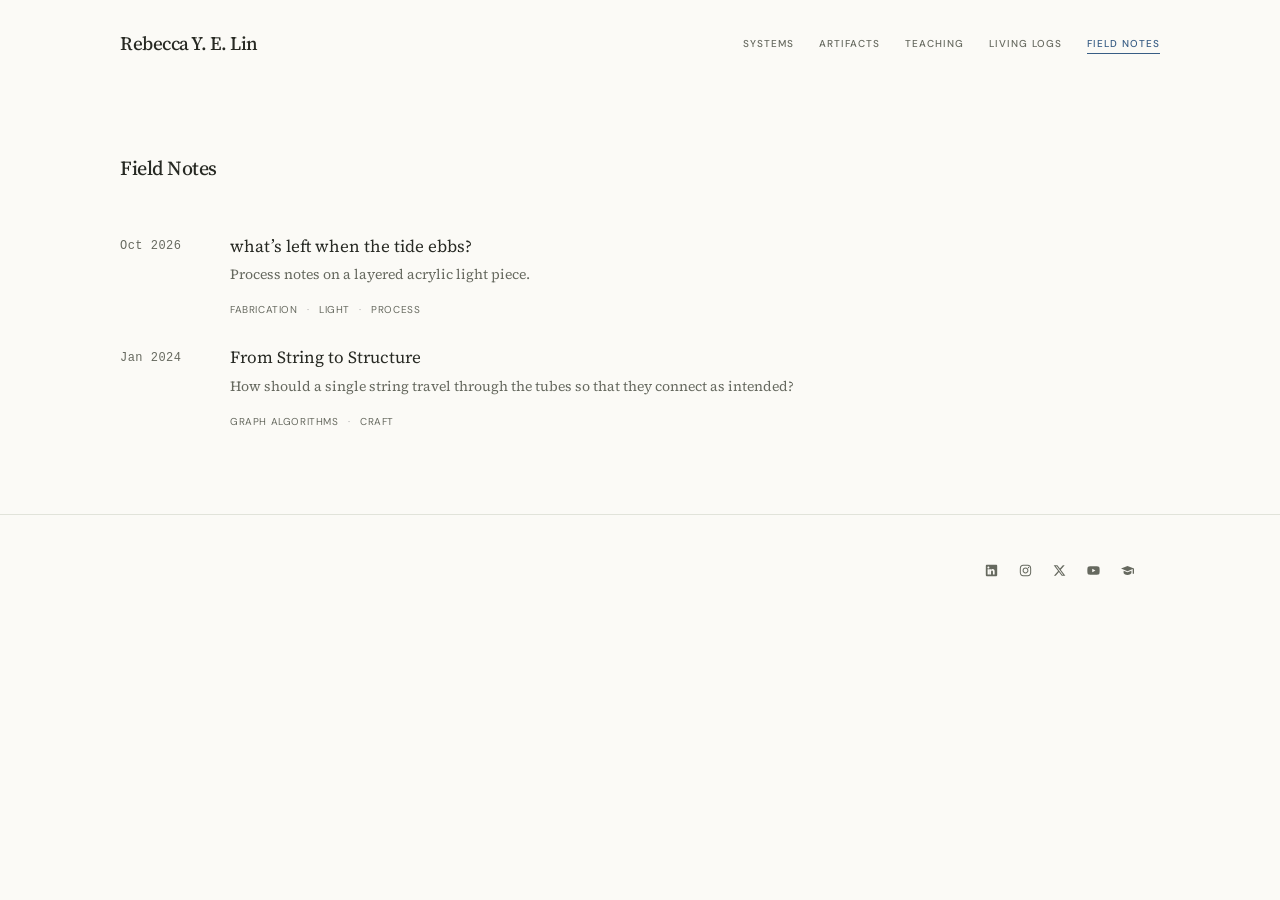
==== commit 2b568394: "Publish From String to Structure field note" ====
--- a/field-notes/index.html
+++ b/field-notes/index.html
@@ -24,7 +24,7 @@
     <link rel="stylesheet" href="../stylesheets/main.css?v=0de22fe65a3c" />
     <link rel="stylesheet" href="../stylesheets/blog.css?v=0de22fe65a3c" />
   <link rel="stylesheet" href="../stylesheets/shared.css">
-<link rel="stylesheet" href="../stylesheets/field-notes.css">
+<link rel="stylesheet" href="../stylesheets/field-notes.css?v=df3d4315d496">
 </head>
   <body class="blog-page" id="top">
     <header class="site-header"><a class="site-name" href="../">Rebecca Y. E. Lin</a><nav class="site-links" aria-label="Main navigation"><a href="../#research">Systems</a><a href="../#gallery">Artifacts</a><a href="../#teaching">Teaching</a><a href="../#news">Living Logs</a><a href="./" aria-current="page">Field Notes</a></nav></header>
@@ -34,7 +34,7 @@
         <h1 id="writing-index-title">Field Notes</h1>
 
       </section>
-      <ol class="blog-list"><li><article class="blog-card"><div class="blog-card-meta"><time datetime="2026-10">Oct 2026</time></div><div><h3><a href="tide/">what’s left when the tide ebbs?</a></h3><p>Process notes on a layered acrylic light piece.</p><ul class="blog-tags"><li>Fabrication</li><li>Light</li><li>Process</li></ul></div></article></li></ol>
+      <ol class="blog-list"><li><article class="blog-card"><div class="blog-card-meta"><time datetime="2026-10">Oct 2026</time></div><div><h3><a href="tide/">what’s left when the tide ebbs?</a></h3><p>Process notes on a layered acrylic light piece.</p><ul class="blog-tags"><li>Fabrication</li><li>Light</li><li>Process</li></ul></div></article></li><li><article class="blog-card"><div class="blog-card-meta"><time datetime="2024-01">Jan 2024</time></div><div><h3><a href="threading/">From String to Structure</a></h3><p>How should a single string travel through the tubes so that they connect as intended?</p><ul class="blog-tags"><li>Graph Algorithms</li><li>Craft</li></ul></div></article></li></ol>
     </main>
 
     <footer>
--- a/stylesheets/main.css
+++ b/stylesheets/main.css
@@ -4597,3 +4597,6 @@
   color: var(--muted);
   font: 14px/1.6 var(--font-serif);
 }
+
+/* Square card crop: retain the dress form and the full spread of the skirt. */
+.gallery-image-wrapper img.textile-studies-photo { aspect-ratio: 1; height: auto; object-fit: cover; object-position: 50% 50%; }
--- a/stylesheets/field-notes.css
+++ b/stylesheets/field-notes.css
@@ -109,3 +109,7 @@
 .tide-page .model-toggles { align-items:flex-start; }
 .tide-page .model-options label { align-items:center; }
 .tide-page .model-options input[type="checkbox"] { margin:0; }
+
+.cut-file-downloads { display:flex; flex-direction:column; align-items:flex-end; gap:.25rem; }
+.cut-file-downloads a { font:12px/1.5 var(--font-sans); white-space:nowrap; }
+@media(max-width:450px) { .cut-file-downloads { margin-left:auto; } }
